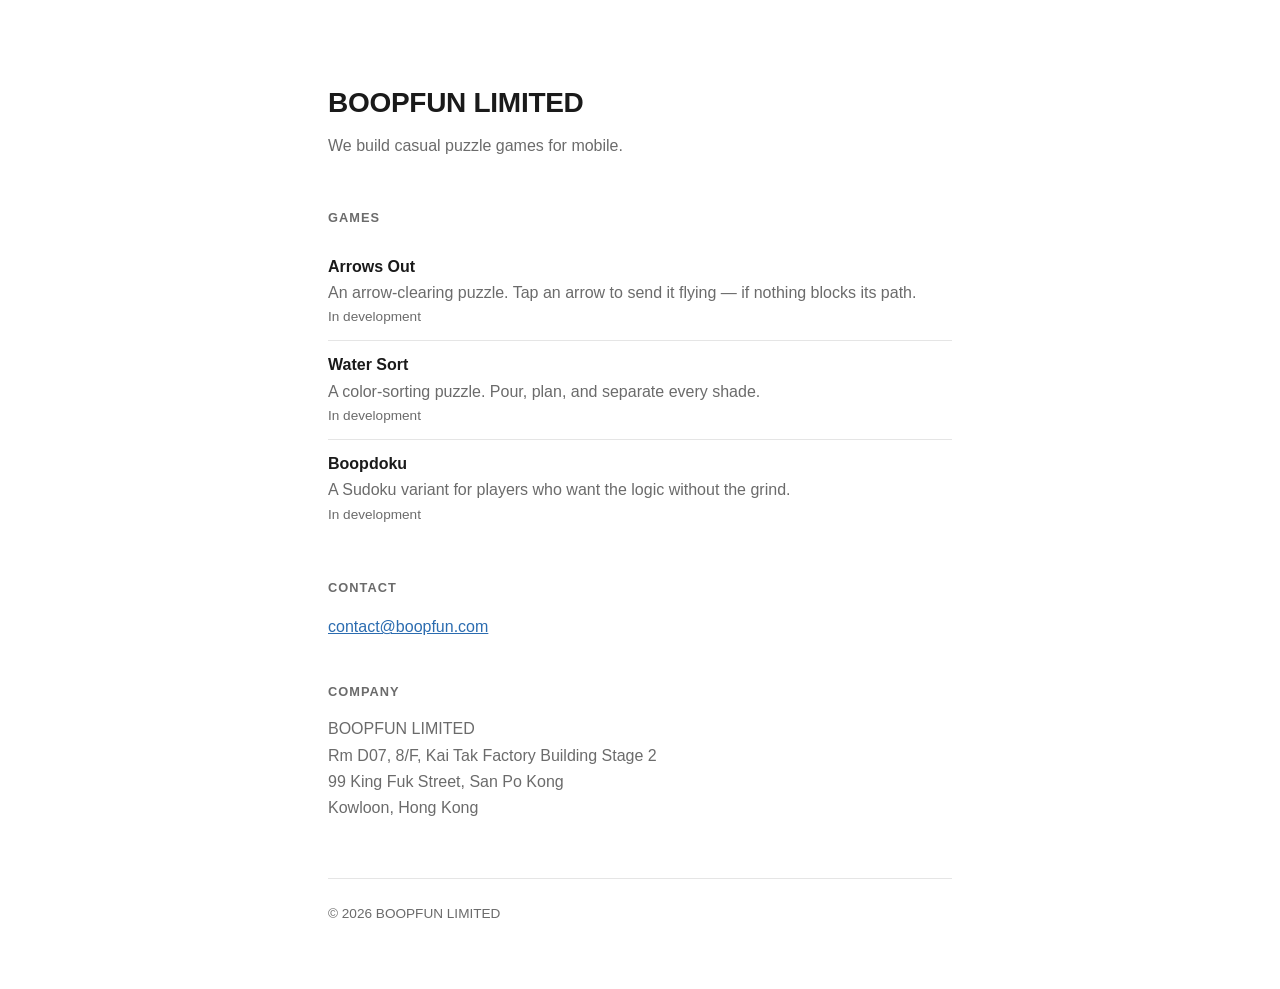
==== public/index.html @ 1b1343cb "refactor: 改用 Firebase Hosting 布局，弃用 GitHub Pages boopfun.com 下已有 Firebase Hosting（legal.boopfun.com " ====
<!doctype html>
<html lang="en">
<head>
<meta charset="utf-8">
<meta name="viewport" content="width=device-width, initial-scale=1">
<title>BOOPFUN LIMITED</title>
<meta name="description" content="BOOPFUN LIMITED builds casual puzzle games for mobile.">
<style>
  :root {
    --bg: #ffffff; --fg: #1a1a1a; --muted: #6b6b6b; --line: #e5e5e5; --accent: #2b6cb0;
  }
  @media (prefers-color-scheme: dark) {
    :root { --bg: #16181c; --fg: #e8e8e8; --muted: #9a9a9a; --line: #2c2f36; --accent: #7aa7d9; }
  }
  * { box-sizing: border-box; }
  body {
    margin: 0; background: var(--bg); color: var(--fg);
    font: 16px/1.65 -apple-system, BlinkMacSystemFont, "Segoe UI", Roboto, "Helvetica Neue", Arial, sans-serif;
    -webkit-font-smoothing: antialiased;
  }
  main { max-width: 42rem; margin: 0 auto; padding: 5rem 1.5rem 4rem; }
  h1 { font-size: 1.75rem; letter-spacing: -0.01em; margin: 0 0 0.4rem; }
  .tag { color: var(--muted); margin: 0 0 3rem; }
  h2 { font-size: 0.8rem; text-transform: uppercase; letter-spacing: 0.08em;
       color: var(--muted); font-weight: 600; margin: 2.5rem 0 0.9rem; }
  ul { list-style: none; padding: 0; margin: 0; }
  li { padding: 0.7rem 0; border-bottom: 1px solid var(--line); }
  li:last-child { border-bottom: 0; }
  .name { font-weight: 600; }
  .desc { color: var(--muted); }
  .status { color: var(--muted); font-size: 0.85rem; }
  a { color: var(--accent); }
  address { font-style: normal; color: var(--muted); }
  footer { margin-top: 3.5rem; padding-top: 1.5rem; border-top: 1px solid var(--line);
           color: var(--muted); font-size: 0.85rem; }
</style>
</head>
<body>
<main>
  <h1>BOOPFUN LIMITED</h1>
  <p class="tag">We build casual puzzle games for mobile.</p>

  <h2>Games</h2>
  <ul>
    <li>
      <div class="name">Arrows Out</div>
      <div class="desc">An arrow-clearing puzzle. Tap an arrow to send it flying — if nothing blocks its path.</div>
      <div class="status">In development</div>
    </li>
    <li>
      <div class="name">Water Sort</div>
      <div class="desc">A color-sorting puzzle. Pour, plan, and separate every shade.</div>
      <div class="status">In development</div>
    </li>
    <li>
      <div class="name">Boopdoku</div>
      <div class="desc">A Sudoku variant for players who want the logic without the grind.</div>
      <div class="status">In development</div>
    </li>
  </ul>

  <h2>Contact</h2>
  <p><a href="mailto:contact@boopfun.com">contact@boopfun.com</a></p>

  <h2>Company</h2>
  <address>
    BOOPFUN LIMITED<br>
    Rm D07, 8/F, Kai Tak Factory Building Stage 2<br>
    99 King Fuk Street, San Po Kong<br>
    Kowloon, Hong Kong
  </address>

  <footer>&copy; 2026 BOOPFUN LIMITED</footer>
</main>
</body>
</html>
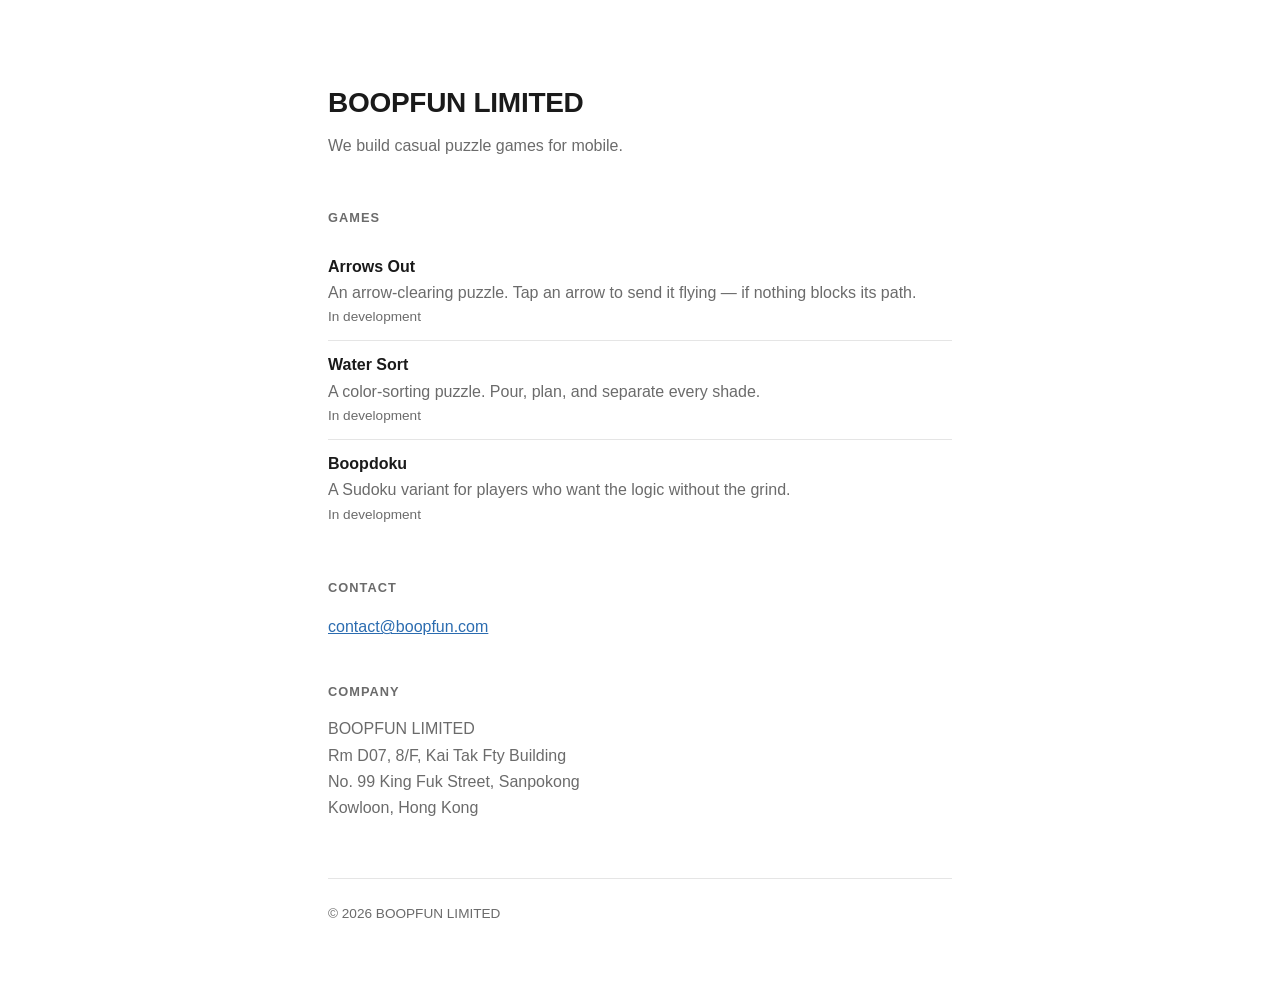
==== commit 7948aea8: "fix: 地址改用商业登记证口径 BR 上登记地址只有中文；英文串由 owner 给定，与 arrows 仓隐私政策同源 （gthbj/arrows#399, DECISION-20260906-04" ====
--- a/public/index.html
+++ b/public/index.html
@@ -65,8 +65,8 @@
   <h2>Company</h2>
   <address>
     BOOPFUN LIMITED<br>
-    Rm D07, 8/F, Kai Tak Factory Building Stage 2<br>
-    99 King Fuk Street, San Po Kong<br>
+    Rm D07, 8/F, Kai Tak Fty Building<br>
+    No. 99 King Fuk Street, Sanpokong<br>
     Kowloon, Hong Kong
   </address>
 
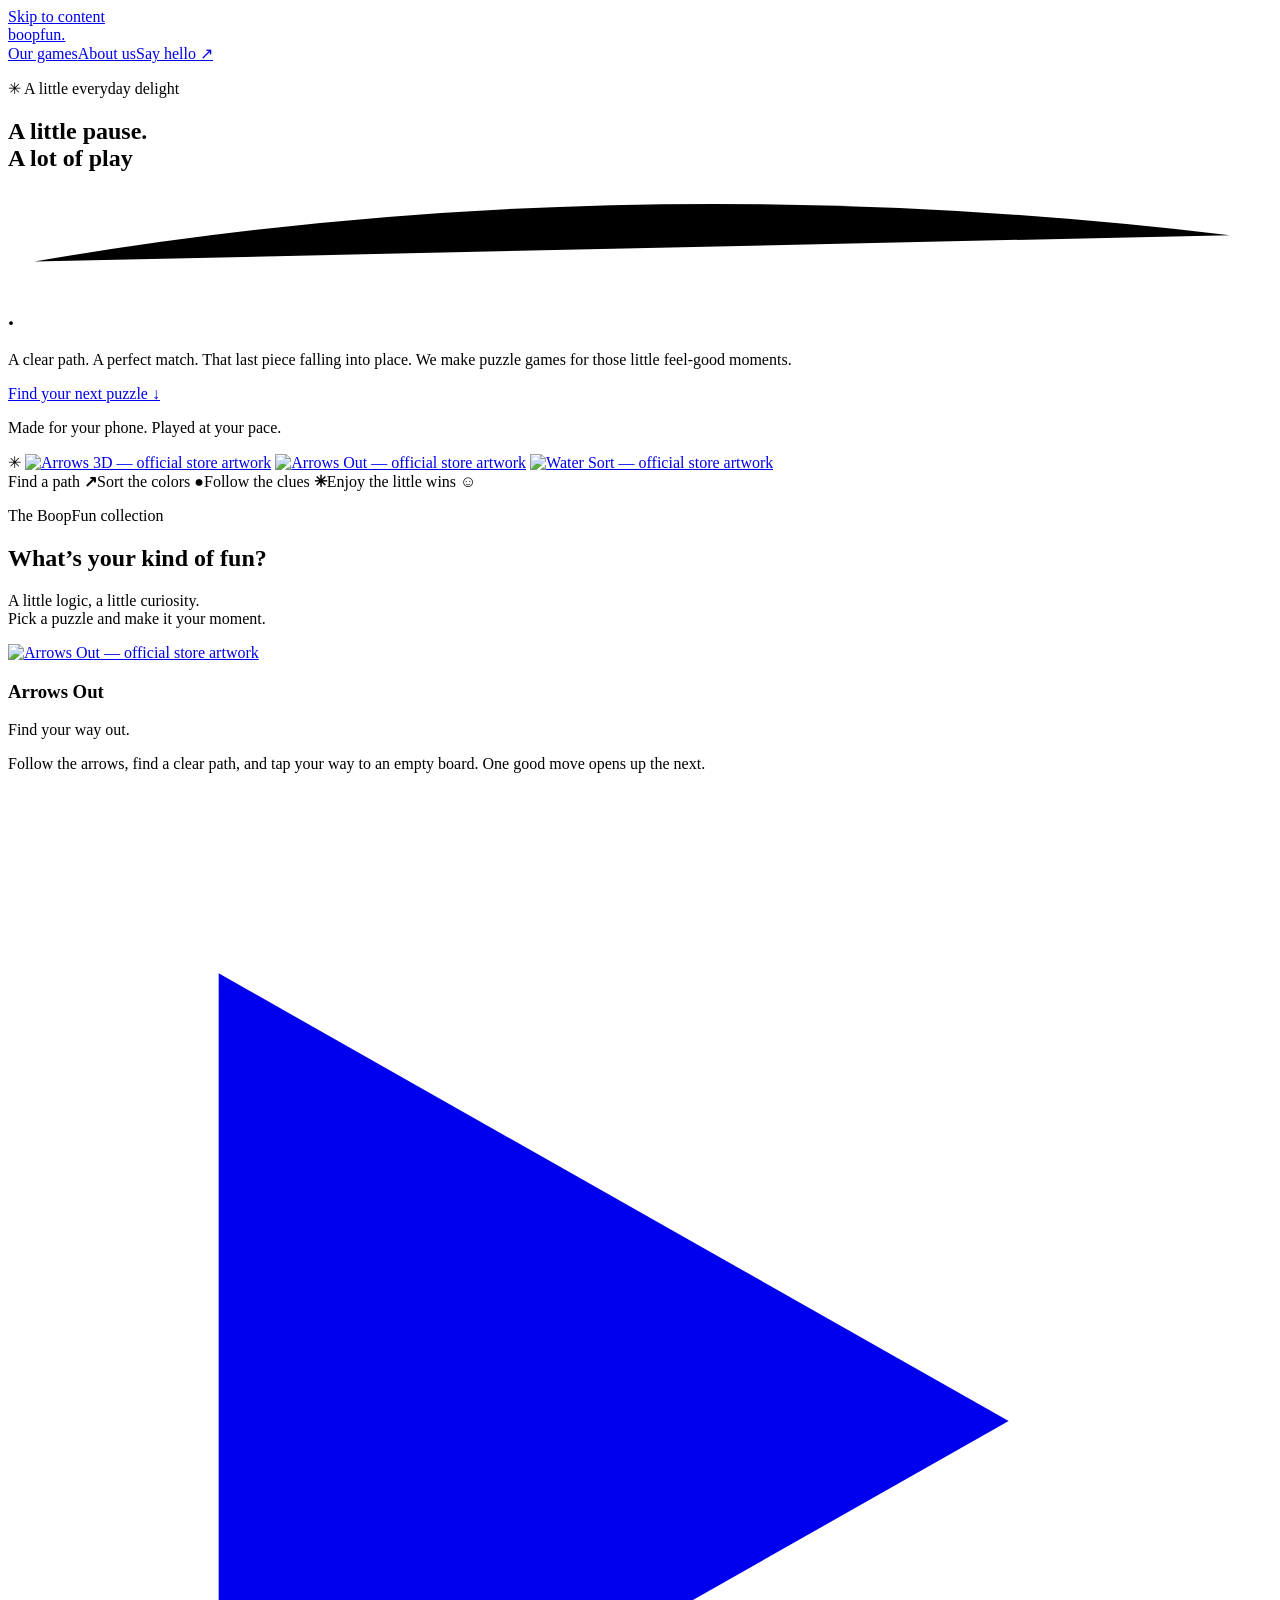
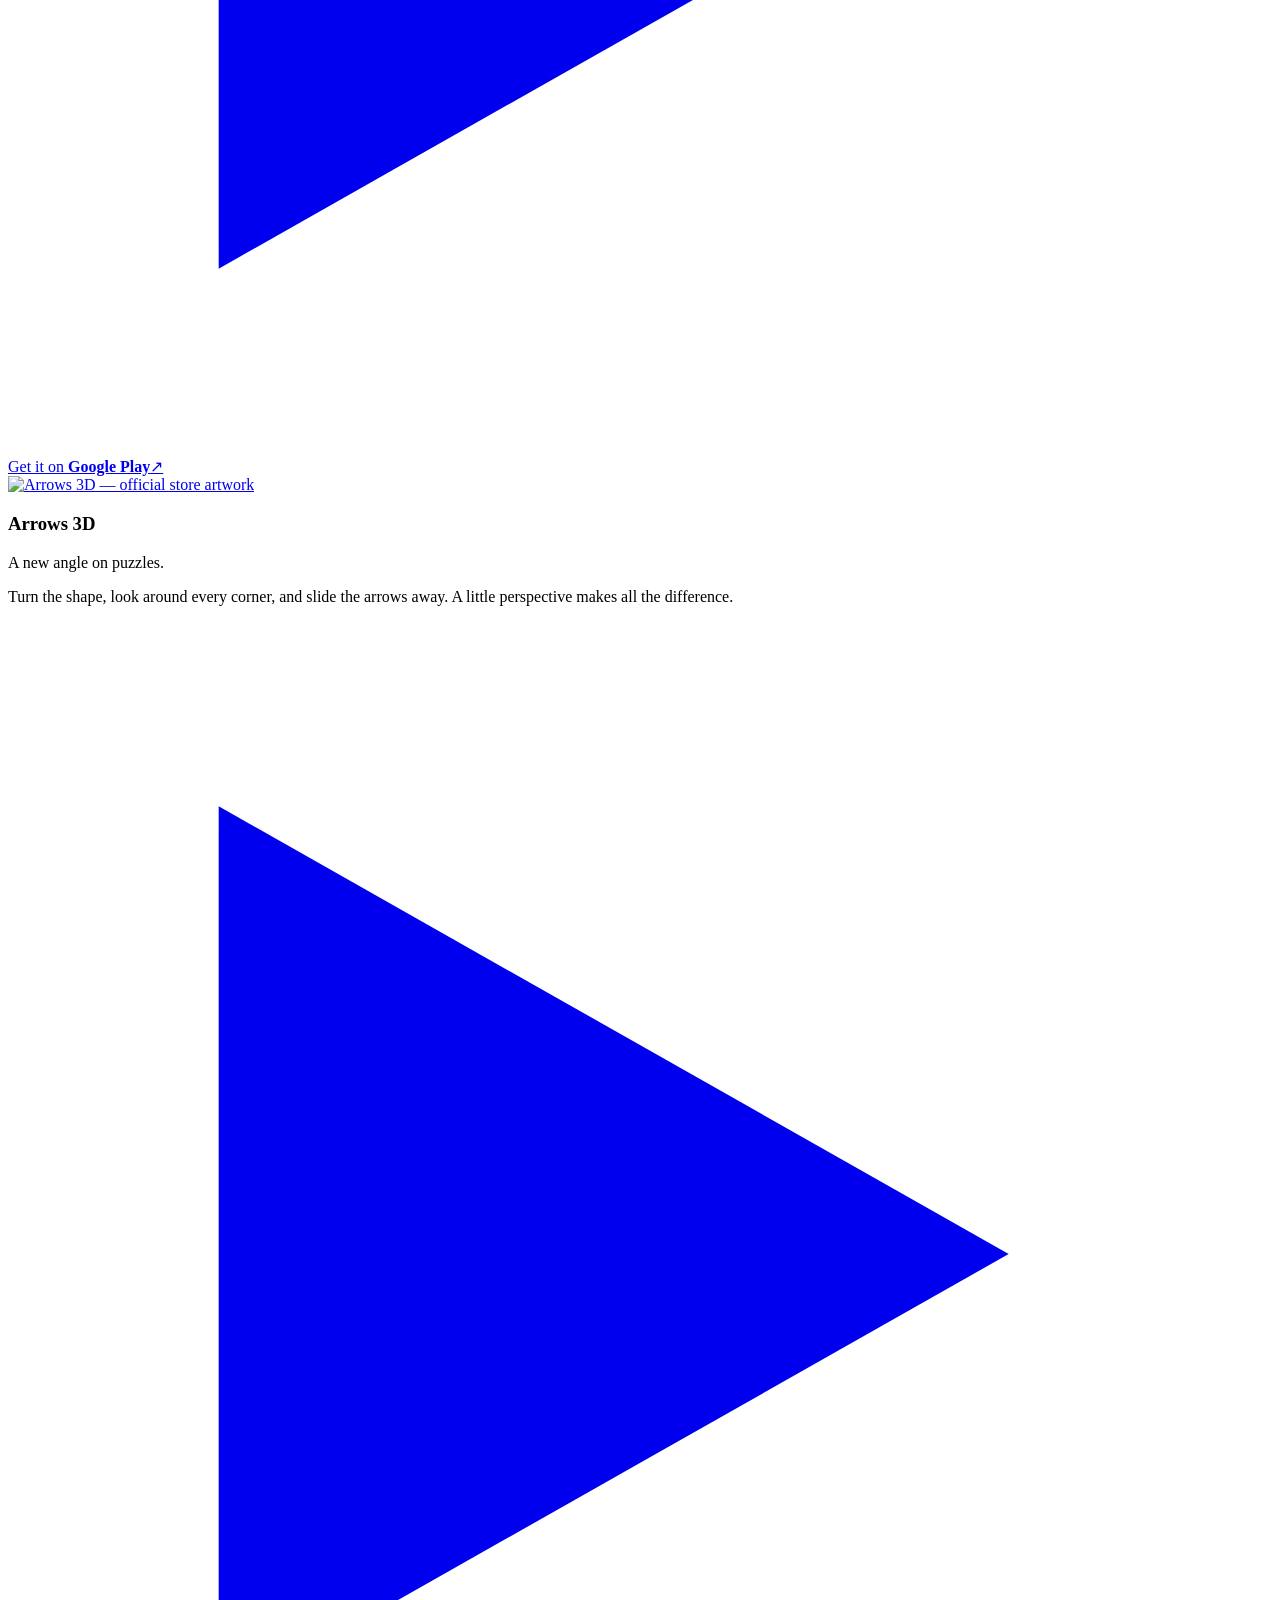
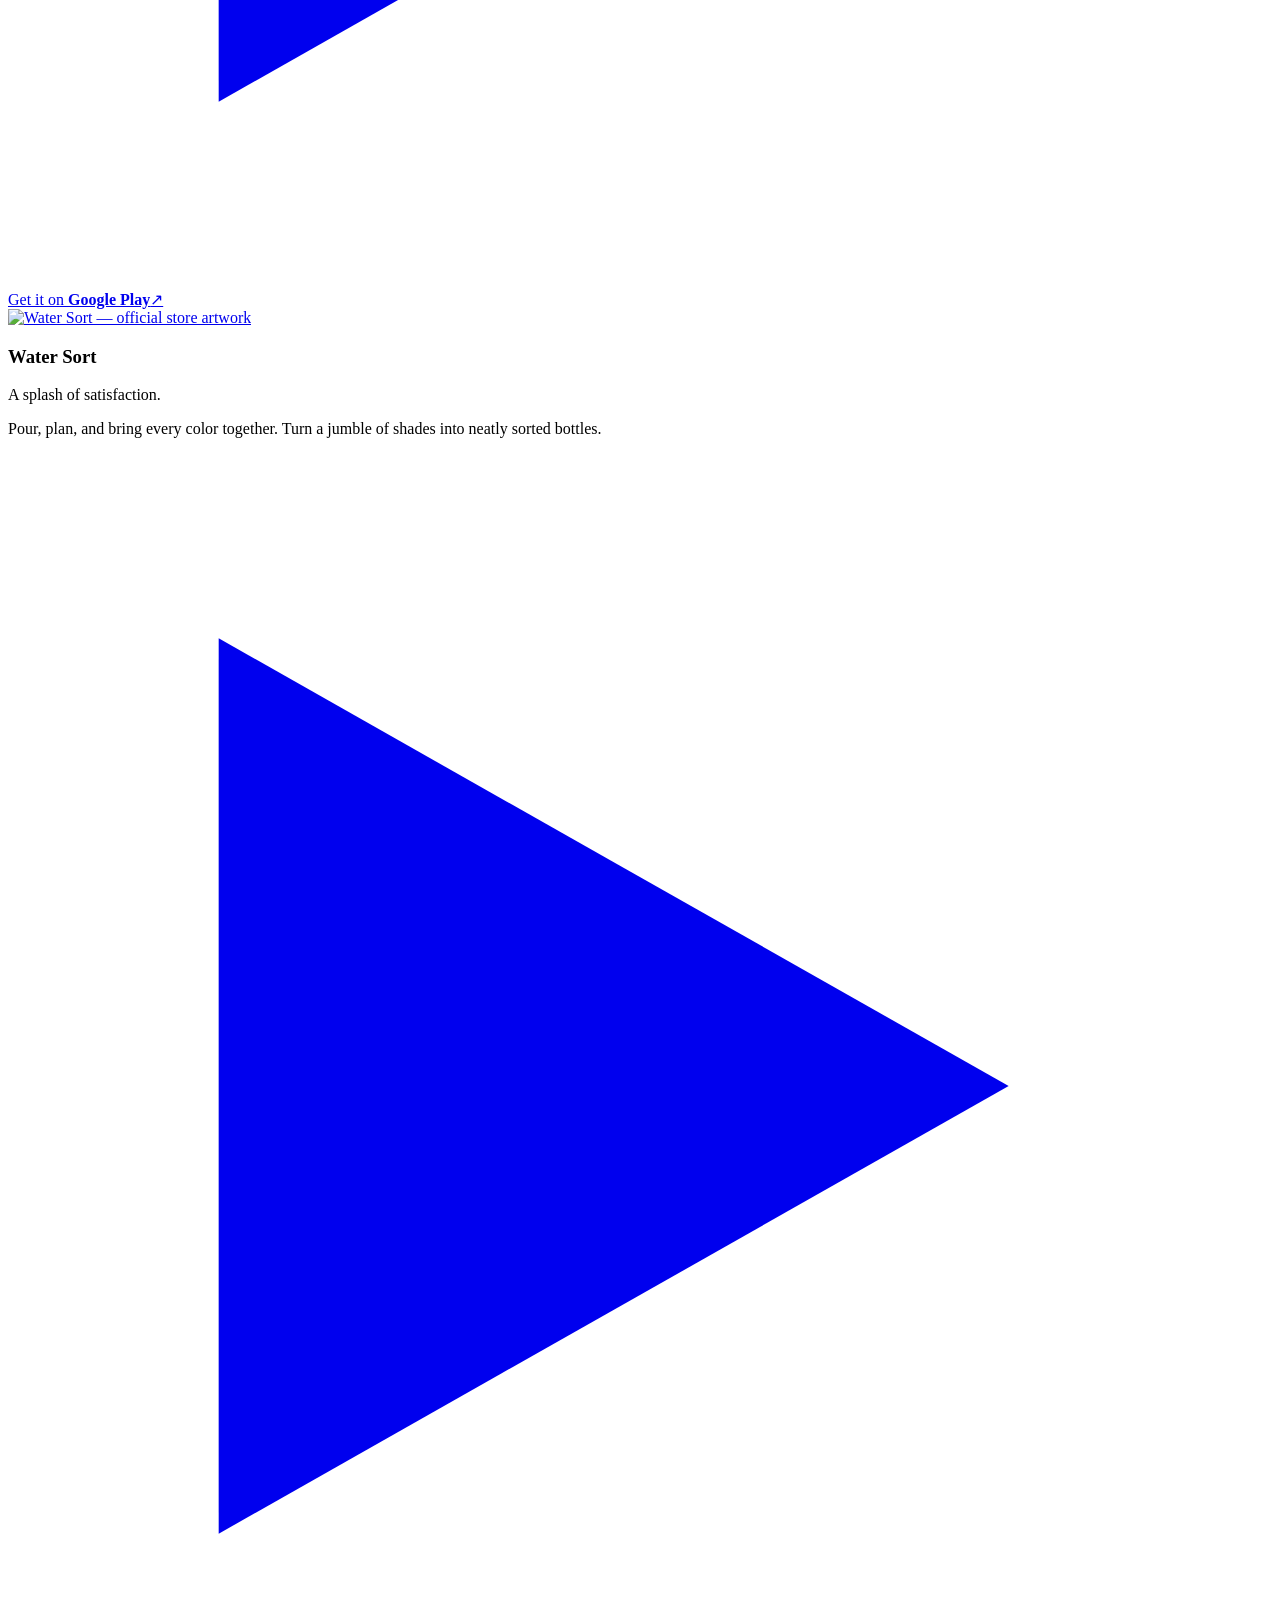
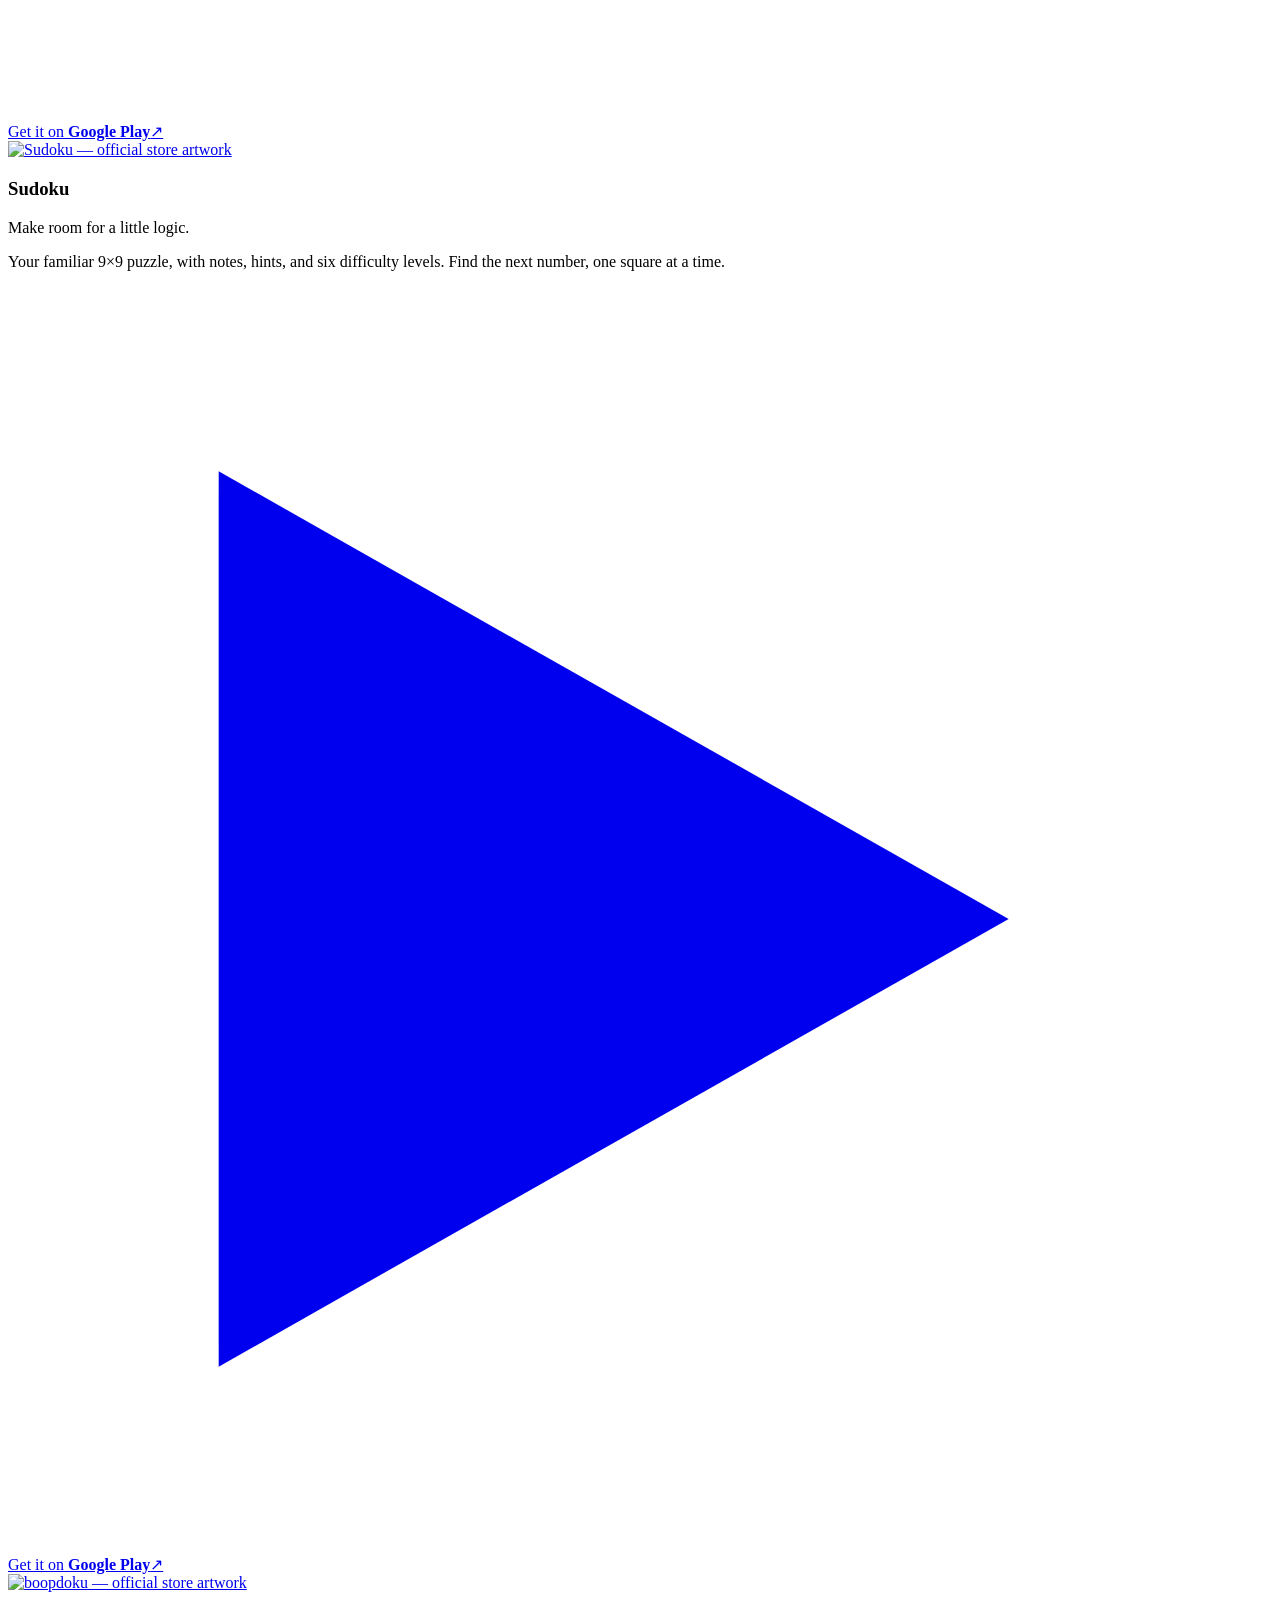
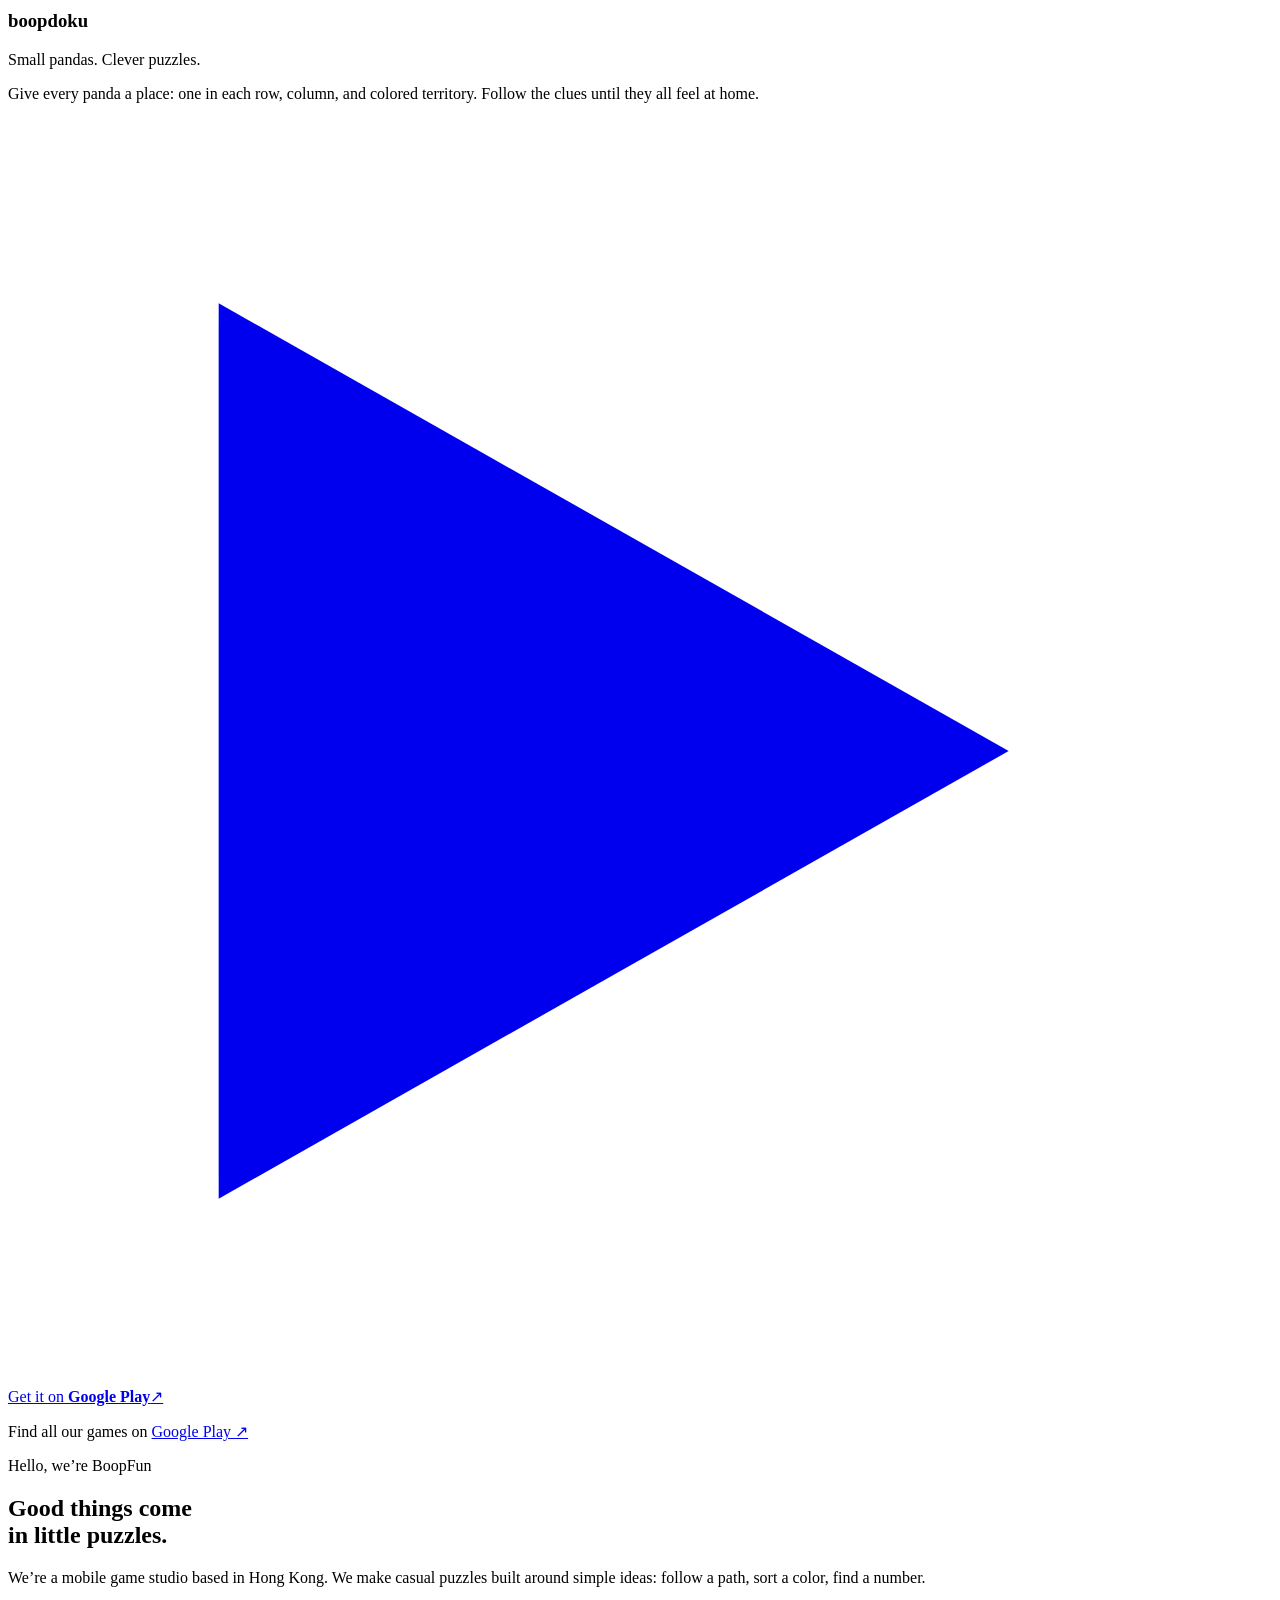
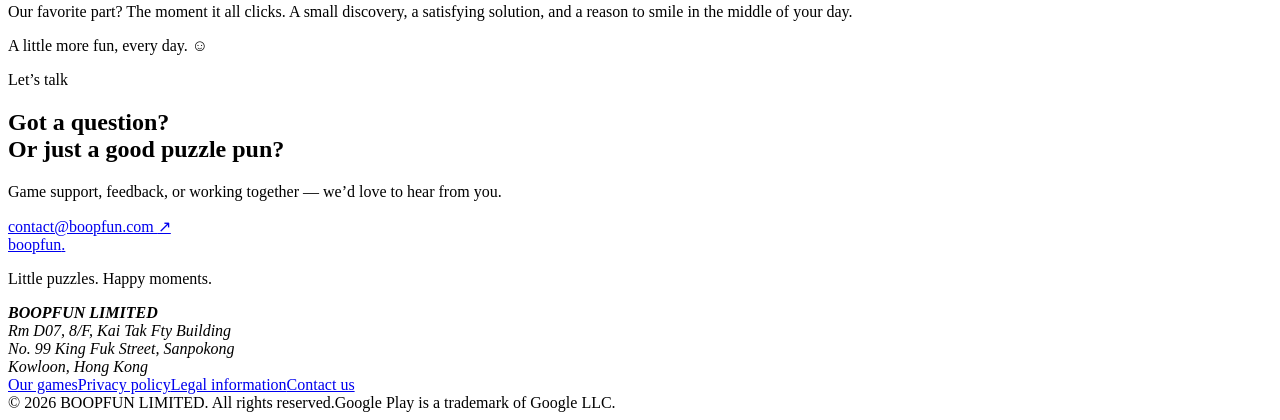
==== commit 5698fa1e: "Refresh BoopFun website with store artwork and game links Co-Authored-By: GPT-6 <noreply@openai.com>" ====
--- a/public/index.html
+++ b/public/index.html
@@ -3,74 +3,87 @@
 <head>
 <meta charset="utf-8">
 <meta name="viewport" content="width=device-width, initial-scale=1">
-<title>BOOPFUN LIMITED</title>
-<meta name="description" content="BOOPFUN LIMITED builds casual puzzle games for mobile.">
-<style>
-  :root {
-    --bg: #ffffff; --fg: #1a1a1a; --muted: #6b6b6b; --line: #e5e5e5; --accent: #2b6cb0;
-  }
-  @media (prefers-color-scheme: dark) {
-    :root { --bg: #16181c; --fg: #e8e8e8; --muted: #9a9a9a; --line: #2c2f36; --accent: #7aa7d9; }
-  }
-  * { box-sizing: border-box; }
-  body {
-    margin: 0; background: var(--bg); color: var(--fg);
-    font: 16px/1.65 -apple-system, BlinkMacSystemFont, "Segoe UI", Roboto, "Helvetica Neue", Arial, sans-serif;
-    -webkit-font-smoothing: antialiased;
-  }
-  main { max-width: 42rem; margin: 0 auto; padding: 5rem 1.5rem 4rem; }
-  h1 { font-size: 1.75rem; letter-spacing: -0.01em; margin: 0 0 0.4rem; }
-  .tag { color: var(--muted); margin: 0 0 3rem; }
-  h2 { font-size: 0.8rem; text-transform: uppercase; letter-spacing: 0.08em;
-       color: var(--muted); font-weight: 600; margin: 2.5rem 0 0.9rem; }
-  ul { list-style: none; padding: 0; margin: 0; }
-  li { padding: 0.7rem 0; border-bottom: 1px solid var(--line); }
-  li:last-child { border-bottom: 0; }
-  .name { font-weight: 600; }
-  .desc { color: var(--muted); }
-  .status { color: var(--muted); font-size: 0.85rem; }
-  a { color: var(--accent); }
-  address { font-style: normal; color: var(--muted); }
-  footer { margin-top: 3.5rem; padding-top: 1.5rem; border-top: 1px solid var(--line);
-           color: var(--muted); font-size: 0.85rem; }
-</style>
+<meta name="theme-color" content="#f7f7ed">
+<title>BoopFun — A little pause. A lot of play.</title>
+<meta name="description" content="Find your next little escape. Explore Arrows Out, Arrows 3D, Water Sort, Sudoku, and boopdoku — mobile puzzle games by BOOPFUN LIMITED.">
+<link rel="canonical" href="https://boopfun.com/">
+<link rel="icon" type="image/svg+xml" href="/assets/favicon.svg">
+<link rel="stylesheet" href="/styles.css">
+<meta property="og:type" content="website">
+<meta property="og:title" content="BoopFun — A little pause. A lot of play.">
+<meta property="og:description" content="Arrows, colors, numbers, and a few pandas. Find a puzzle for your kind of break.">
+<meta property="og:url" content="https://boopfun.com/">
+<meta property="og:image" content="https://boopfun.com/assets/social.png">
+<meta name="twitter:card" content="summary_large_image">
 </head>
 <body>
-<main>
-  <h1>BOOPFUN LIMITED</h1>
-  <p class="tag">We build casual puzzle games for mobile.</p>
-
-  <h2>Games</h2>
-  <ul>
-    <li>
-      <div class="name">Arrows Out</div>
-      <div class="desc">An arrow-clearing puzzle. Tap an arrow to send it flying — if nothing blocks its path.</div>
-      <div class="status">In development</div>
-    </li>
-    <li>
-      <div class="name">Water Sort</div>
-      <div class="desc">A color-sorting puzzle. Pour, plan, and separate every shade.</div>
-      <div class="status">In development</div>
-    </li>
-    <li>
-      <div class="name">Boopdoku</div>
-      <div class="desc">A Sudoku variant for players who want the logic without the grind.</div>
-      <div class="status">In development</div>
-    </li>
-  </ul>
-
-  <h2>Contact</h2>
-  <p><a href="mailto:contact@boopfun.com">contact@boopfun.com</a></p>
-
-  <h2>Company</h2>
-  <address>
-    BOOPFUN LIMITED<br>
-    Rm D07, 8/F, Kai Tak Fty Building<br>
-    No. 99 King Fuk Street, Sanpokong<br>
-    Kowloon, Hong Kong
-  </address>
-
-  <footer>&copy; 2026 BOOPFUN LIMITED</footer>
+<a class="skip-link" href="#main">Skip to content</a>
+<header class="site-header wrap">
+ <a class="wordmark" href="/" aria-label="BoopFun home">boopfun<span class="brand-dot">.</span></a>
+ <nav aria-label="Main navigation"><a href="#games">Our games</a><a href="#about">About us</a><a class="nav-contact" href="#contact">Say hello <span aria-hidden="true">↗</span></a></nav>
+</header>
+<main id="main">
+ <section class="hero wrap" aria-labelledby="hero-title">
+  <div class="hero-copy"><p class="eyebrow"><span class="tiny-spark" aria-hidden="true">✳</span> A little everyday delight</p>
+   <h1 id="hero-title">A little pause.<br>A lot of <span class="play-word">play<svg viewBox="0 0 240 24" aria-hidden="true"><path d="M5 17Q115 -2 232 12"/></svg></span>.</h1>
+   <p class="hero-description">A clear path. A perfect match. That last piece falling into place. We make puzzle games for those little feel-good moments.</p>
+   <a class="button" href="#games">Find your next puzzle <span aria-hidden="true">↓</span></a>
+   <p class="hero-note">Made for your phone. Played at your pace.</p>
+  </div>
+  <div class="hero-art" aria-label="Discover our puzzle games">
+   <div class="hero-orbit" aria-hidden="true"></div><span class="hero-spark" aria-hidden="true">✳</span>
+   <a class="hero-banner banner-top" href="#arrows3d" aria-label="Explore Arrows 3D"><img src="/assets/arrows3d-feature.webp" width="1024" height="500" alt="Arrows 3D — official store artwork" fetchpriority="high"></a>
+   <a class="hero-banner banner-middle" href="#arrows" aria-label="Explore Arrows Out"><img src="/assets/arrows-feature.webp" width="1024" height="500" alt="Arrows Out — official store artwork" fetchpriority="high"></a>
+   <a class="hero-banner banner-bottom" href="#watersort" aria-label="Explore Water Sort"><img src="/assets/watersort-feature.webp" width="1024" height="500" alt="Water Sort — official store artwork" fetchpriority="high"></a>
+  </div>
+ </section>
+ <div class="puzzle-strip" aria-hidden="true"><div class="wrap"><span>Find a path <b>↗</b></span><span>Sort the colors <b>●</b></span><span>Follow the clues <b>✳</b></span><span>Enjoy the little wins <b>☺</b></span></div></div>
+ <section class="games-section wrap" id="games" aria-labelledby="games-title">
+  <div class="section-heading"><div><p class="eyebrow">The BoopFun collection</p><h2 id="games-title">What’s your kind of fun?</h2></div><p>A little logic, a little curiosity.<br>Pick a puzzle and make it your moment.</p></div>
+  <div class="games-grid"><article class="game game-arrows" id="arrows">
+ <a class="game-art" href="https://play.google.com/store/apps/details?id=com.boopfun.arrows" target="_blank" rel="noopener noreferrer" aria-label="View Arrows Out on Google Play (opens in a new tab)">
+  <img src="/assets/arrows-feature.webp" width="1024" height="500" loading="lazy" alt="Arrows Out — official store artwork">
+ </a>
+ <div class="game-heading"><div><h3>Arrows Out</h3><p>Find your way out.</p></div></div>
+ <p class="game-description">Follow the arrows, find a clear path, and tap your way to an empty board. One good move opens up the next.</p>
+ <a class="store-link" href="https://play.google.com/store/apps/details?id=com.boopfun.arrows" target="_blank" rel="noopener noreferrer" aria-label="Get Arrows Out on Google Play (opens in a new tab)"><svg aria-hidden="true" viewBox="0 0 24 24"><path d="M4 3.5v17L19 12 4 3.5Z" fill="currentColor"/></svg><span>Get it on <strong>Google Play</strong></span><span aria-hidden="true">↗</span></a>
+ </article><article class="game game-arrows3d" id="arrows3d">
+ <a class="game-art" href="https://play.google.com/store/apps/details?id=com.boopfun.arrows3d" target="_blank" rel="noopener noreferrer" aria-label="View Arrows 3D on Google Play (opens in a new tab)">
+  <img src="/assets/arrows3d-feature.webp" width="1024" height="500" loading="lazy" alt="Arrows 3D — official store artwork">
+ </a>
+ <div class="game-heading"><div><h3>Arrows 3D</h3><p>A new angle on puzzles.</p></div></div>
+ <p class="game-description">Turn the shape, look around every corner, and slide the arrows away. A little perspective makes all the difference.</p>
+ <a class="store-link" href="https://play.google.com/store/apps/details?id=com.boopfun.arrows3d" target="_blank" rel="noopener noreferrer" aria-label="Get Arrows 3D on Google Play (opens in a new tab)"><svg aria-hidden="true" viewBox="0 0 24 24"><path d="M4 3.5v17L19 12 4 3.5Z" fill="currentColor"/></svg><span>Get it on <strong>Google Play</strong></span><span aria-hidden="true">↗</span></a>
+ </article><article class="game game-watersort" id="watersort">
+ <a class="game-art" href="https://play.google.com/store/apps/details?id=com.boopfun.watersort" target="_blank" rel="noopener noreferrer" aria-label="View Water Sort on Google Play (opens in a new tab)">
+  <img src="/assets/watersort-feature.webp" width="1024" height="500" loading="lazy" alt="Water Sort — official store artwork">
+ </a>
+ <div class="game-heading"><div><h3>Water Sort</h3><p>A splash of satisfaction.</p></div></div>
+ <p class="game-description">Pour, plan, and bring every color together. Turn a jumble of shades into neatly sorted bottles.</p>
+ <a class="store-link" href="https://play.google.com/store/apps/details?id=com.boopfun.watersort" target="_blank" rel="noopener noreferrer" aria-label="Get Water Sort on Google Play (opens in a new tab)"><svg aria-hidden="true" viewBox="0 0 24 24"><path d="M4 3.5v17L19 12 4 3.5Z" fill="currentColor"/></svg><span>Get it on <strong>Google Play</strong></span><span aria-hidden="true">↗</span></a>
+ </article><article class="game game-sudoku" id="sudoku">
+ <a class="game-art" href="https://play.google.com/store/apps/details?id=com.boopfun.sudoku" target="_blank" rel="noopener noreferrer" aria-label="View Sudoku on Google Play (opens in a new tab)">
+  <img src="/assets/sudoku-feature.webp" width="1024" height="500" loading="lazy" alt="Sudoku — official store artwork">
+ </a>
+ <div class="game-heading"><div><h3>Sudoku</h3><p>Make room for a little logic.</p></div></div>
+ <p class="game-description">Your familiar 9×9 puzzle, with notes, hints, and six difficulty levels. Find the next number, one square at a time.</p>
+ <a class="store-link" href="https://play.google.com/store/apps/details?id=com.boopfun.sudoku" target="_blank" rel="noopener noreferrer" aria-label="Get Sudoku on Google Play (opens in a new tab)"><svg aria-hidden="true" viewBox="0 0 24 24"><path d="M4 3.5v17L19 12 4 3.5Z" fill="currentColor"/></svg><span>Get it on <strong>Google Play</strong></span><span aria-hidden="true">↗</span></a>
+ </article><article class="game game-boopdoku" id="boopdoku">
+ <a class="game-art" href="https://play.google.com/store/apps/details?id=com.boopfun.boopdoku" target="_blank" rel="noopener noreferrer" aria-label="View boopdoku on Google Play (opens in a new tab)">
+  <img src="/assets/boopdoku-feature.webp" width="1024" height="500" loading="lazy" alt="boopdoku — official store artwork">
+ </a>
+ <div class="game-heading"><div><h3>boopdoku</h3><p>Small pandas. Clever puzzles.</p></div></div>
+ <p class="game-description">Give every panda a place: one in each row, column, and colored territory. Follow the clues until they all feel at home.</p>
+ <a class="store-link" href="https://play.google.com/store/apps/details?id=com.boopfun.boopdoku" target="_blank" rel="noopener noreferrer" aria-label="Get boopdoku on Google Play (opens in a new tab)"><svg aria-hidden="true" viewBox="0 0 24 24"><path d="M4 3.5v17L19 12 4 3.5Z" fill="currentColor"/></svg><span>Get it on <strong>Google Play</strong></span><span aria-hidden="true">↗</span></a>
+ </article></div>
+  <p class="collection-note">Find all our games on <a href="https://play.google.com/store/apps/developer?id=BOOPFUN" target="_blank" rel="noopener noreferrer">Google Play <span aria-hidden="true">↗</span></a></p>
+ </section>
+ <section class="about-section" id="about" aria-labelledby="about-title"><div class="wrap about-inner">
+  <div><p class="eyebrow">Hello, we’re BoopFun</p><h2 id="about-title">Good things come<br>in little puzzles.</h2></div>
+  <div class="about-copy"><p>We’re a mobile game studio based in Hong Kong. We make casual puzzles built around simple ideas: follow a path, sort a color, find a number.</p><p>Our favorite part? The moment it all clicks. A small discovery, a satisfying solution, and a reason to smile in the middle of your day.</p><span class="about-signoff">A little more fun, every day. <span aria-hidden="true">☺</span></span></div>
+ </div></section>
+ <section class="contact-section wrap" id="contact" aria-labelledby="contact-title"><div><p class="eyebrow">Let’s talk</p><h2 id="contact-title">Got a question?<br>Or just a good puzzle pun?</h2><p>Game support, feedback, or working together — we’d love to hear from you.</p></div><a class="contact-link" href="mailto:contact@boopfun.com">contact@boopfun.com <span aria-hidden="true">↗</span></a></section>
 </main>
+<footer class="site-footer wrap"><div class="footer-top"><div><a class="wordmark" href="/" aria-label="BoopFun home">boopfun<span class="brand-dot">.</span></a><p>Little puzzles. Happy moments.</p></div><address><strong>BOOPFUN LIMITED</strong><br>Rm D07, 8/F, Kai Tak Fty Building<br>No. 99 King Fuk Street, Sanpokong<br>Kowloon, Hong Kong</address><nav aria-label="Footer navigation"><a href="#games">Our games</a><a href="https://legal.boopfun.com/privacy/">Privacy policy</a><a href="https://legal.boopfun.com/">Legal information</a><a href="mailto:contact@boopfun.com">Contact us</a></nav></div><div class="footer-bottom"><span>© 2026 BOOPFUN LIMITED. All rights reserved.</span><span>Google Play is a trademark of Google LLC.</span></div></footer>
 </body>
 </html>
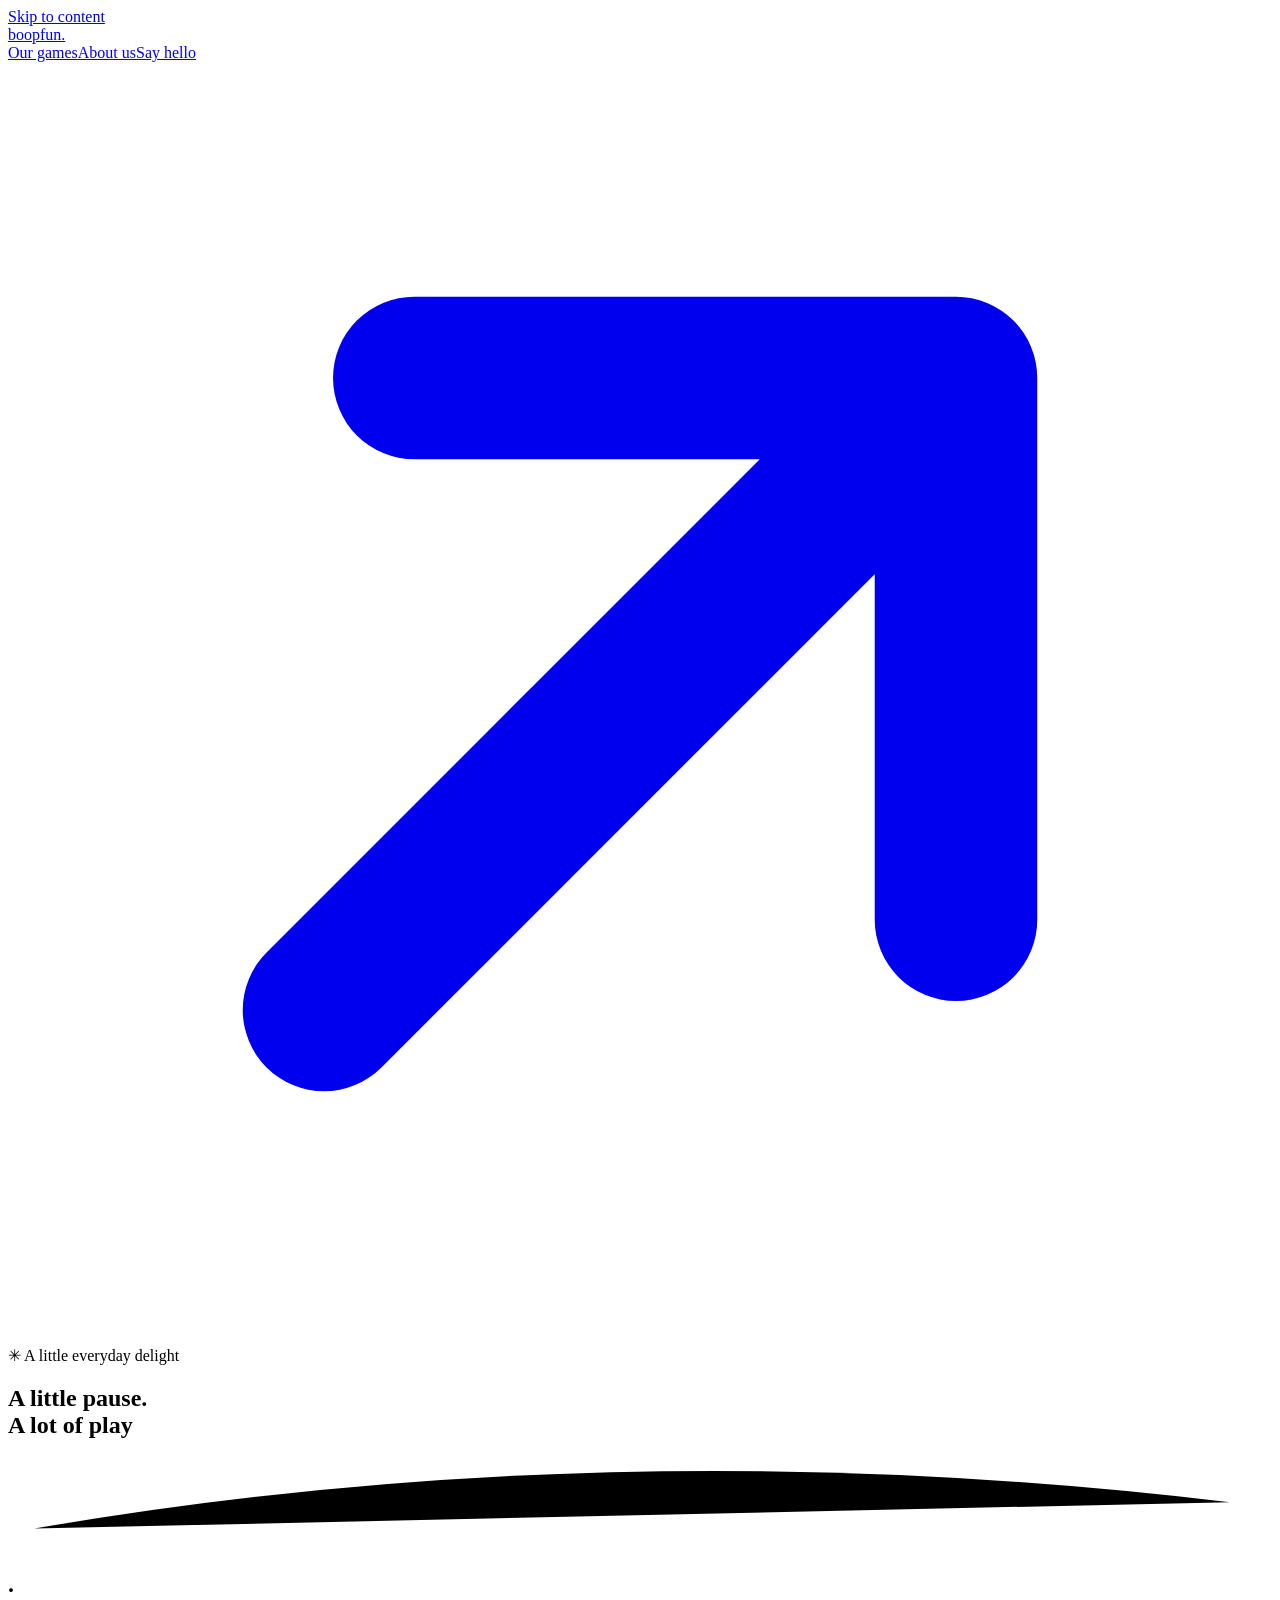
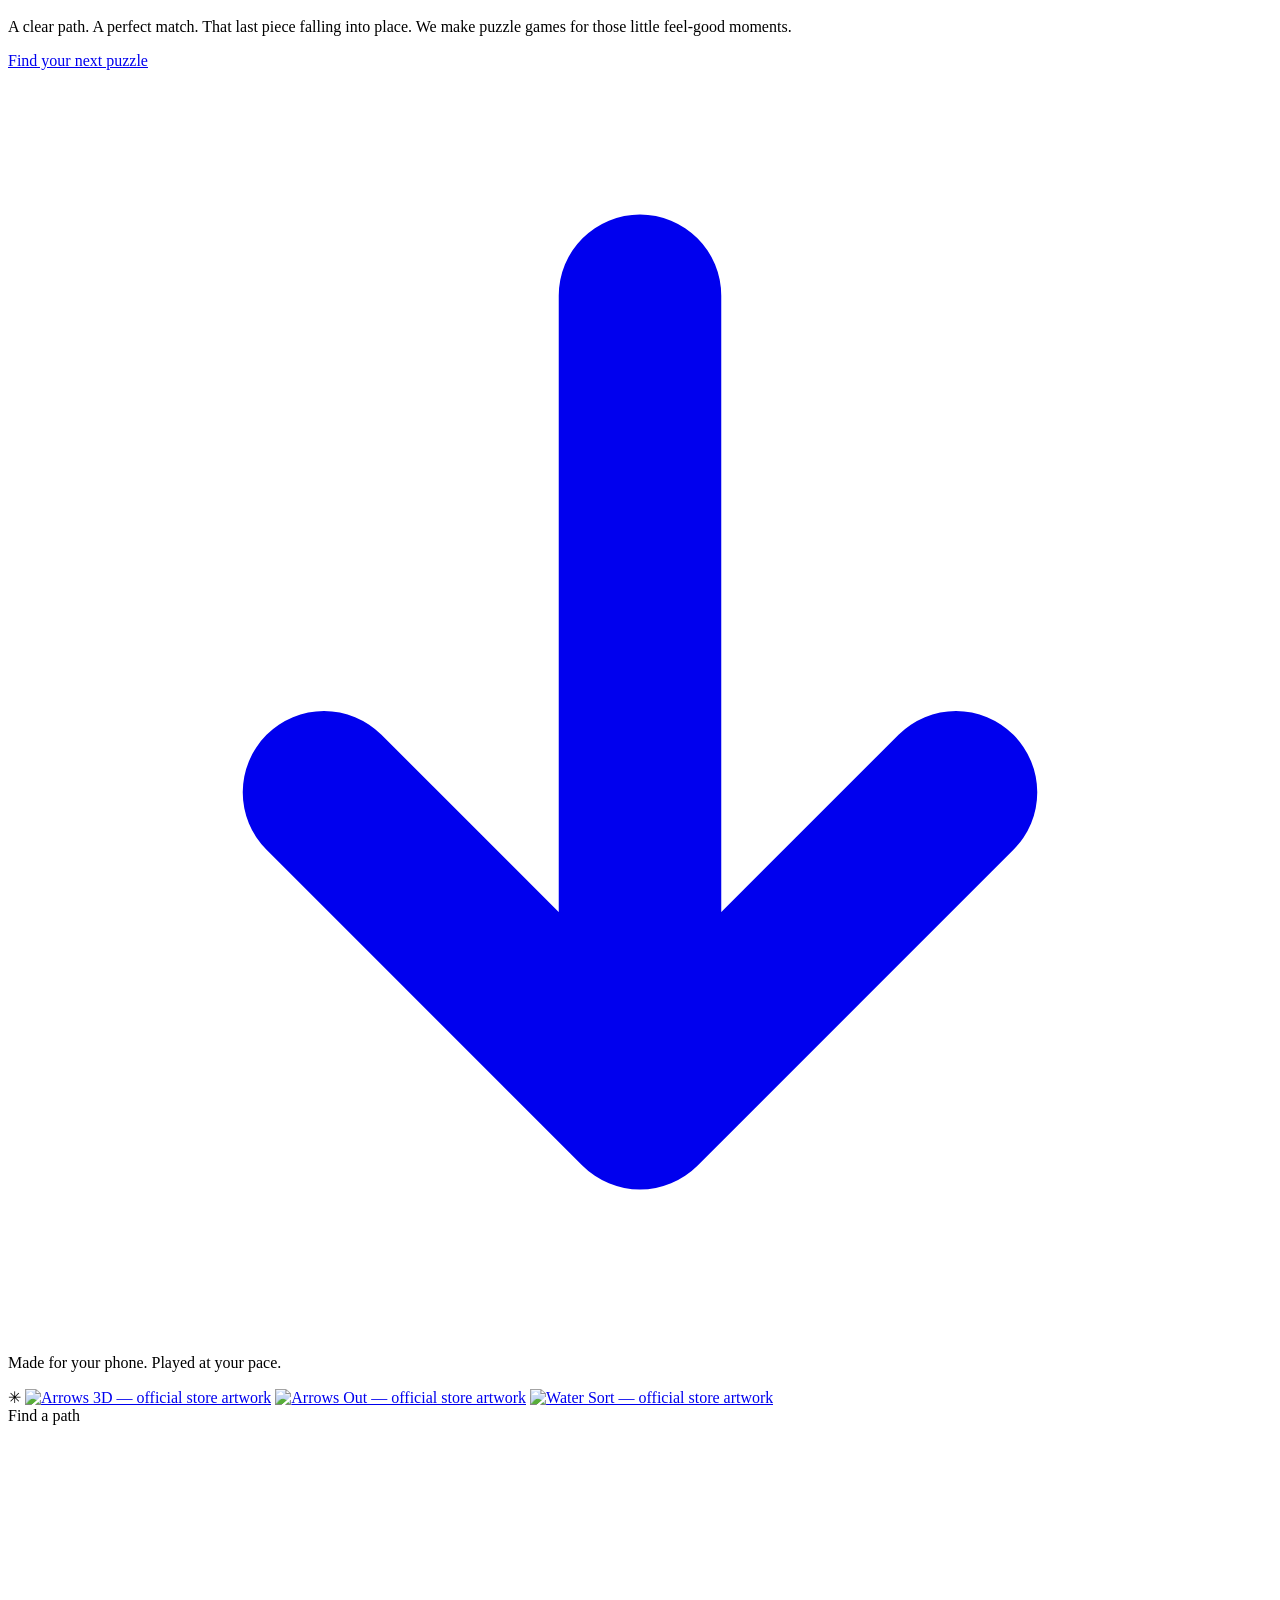
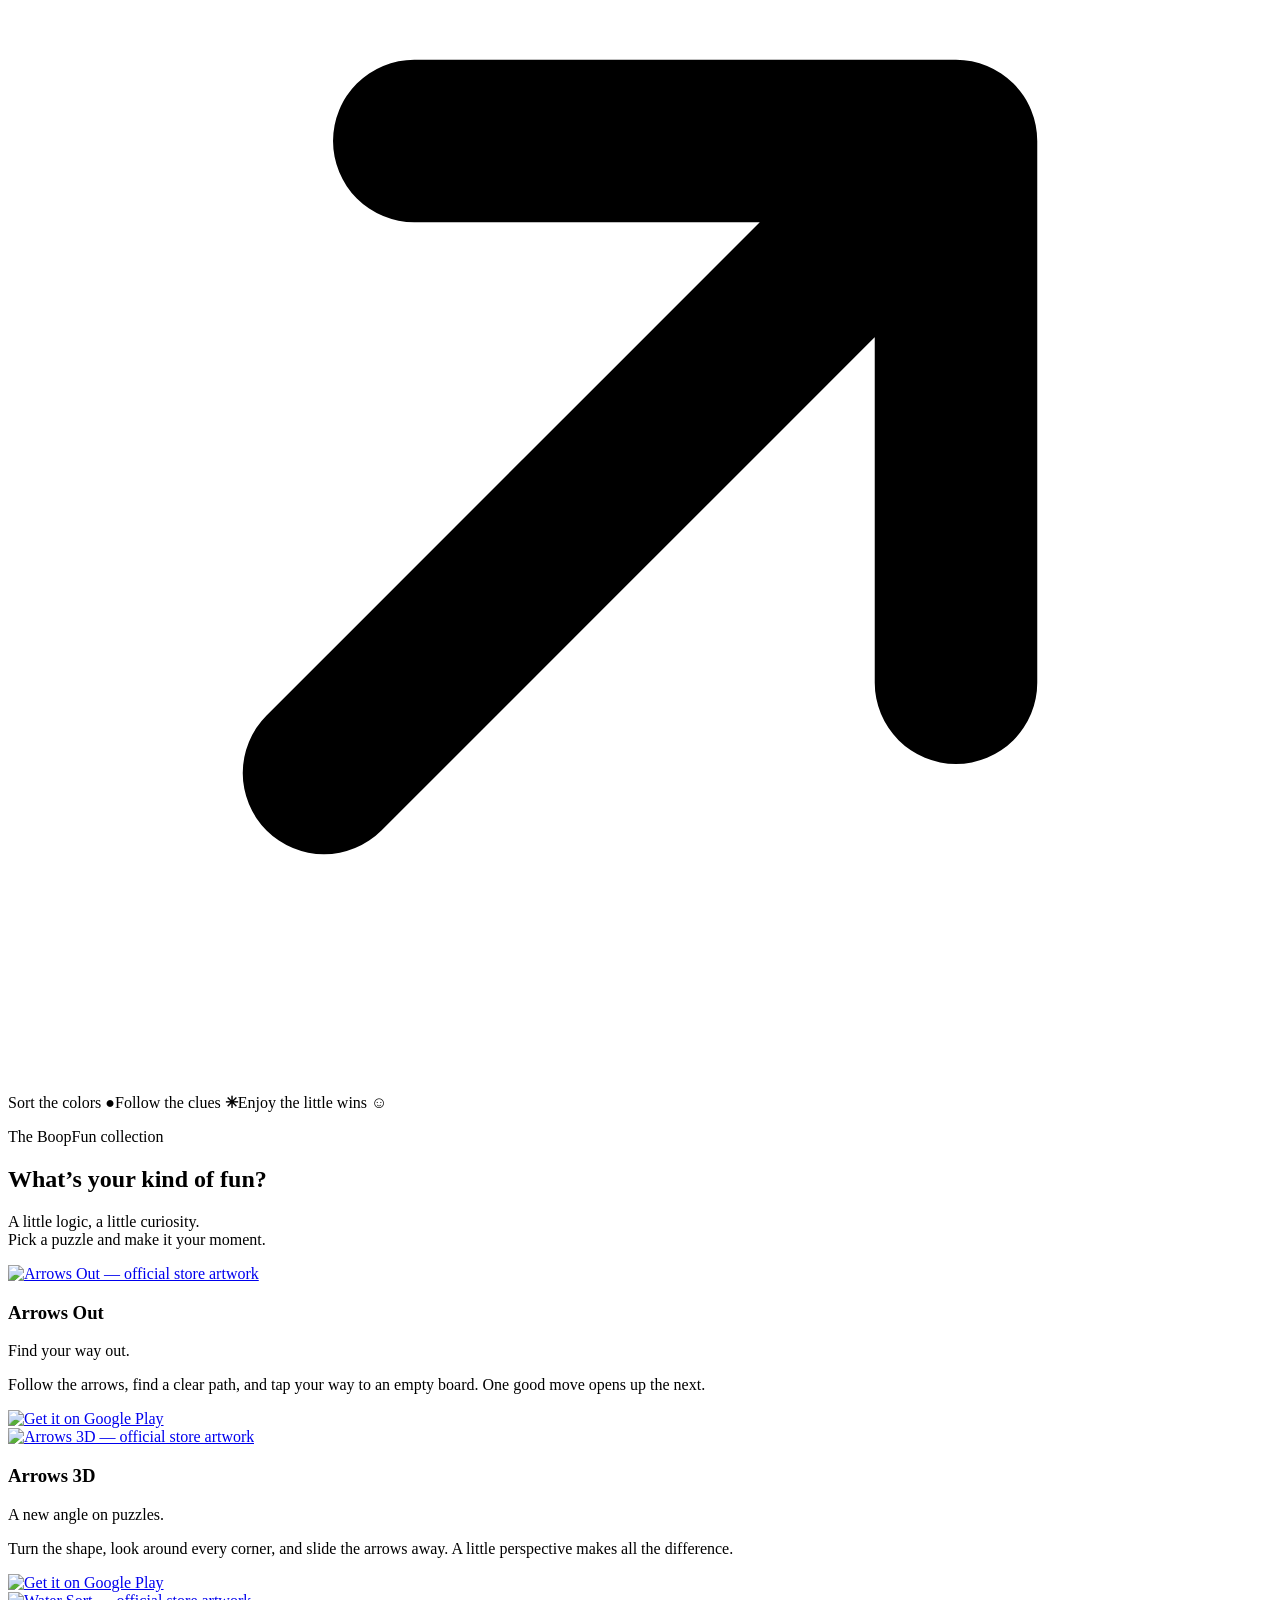
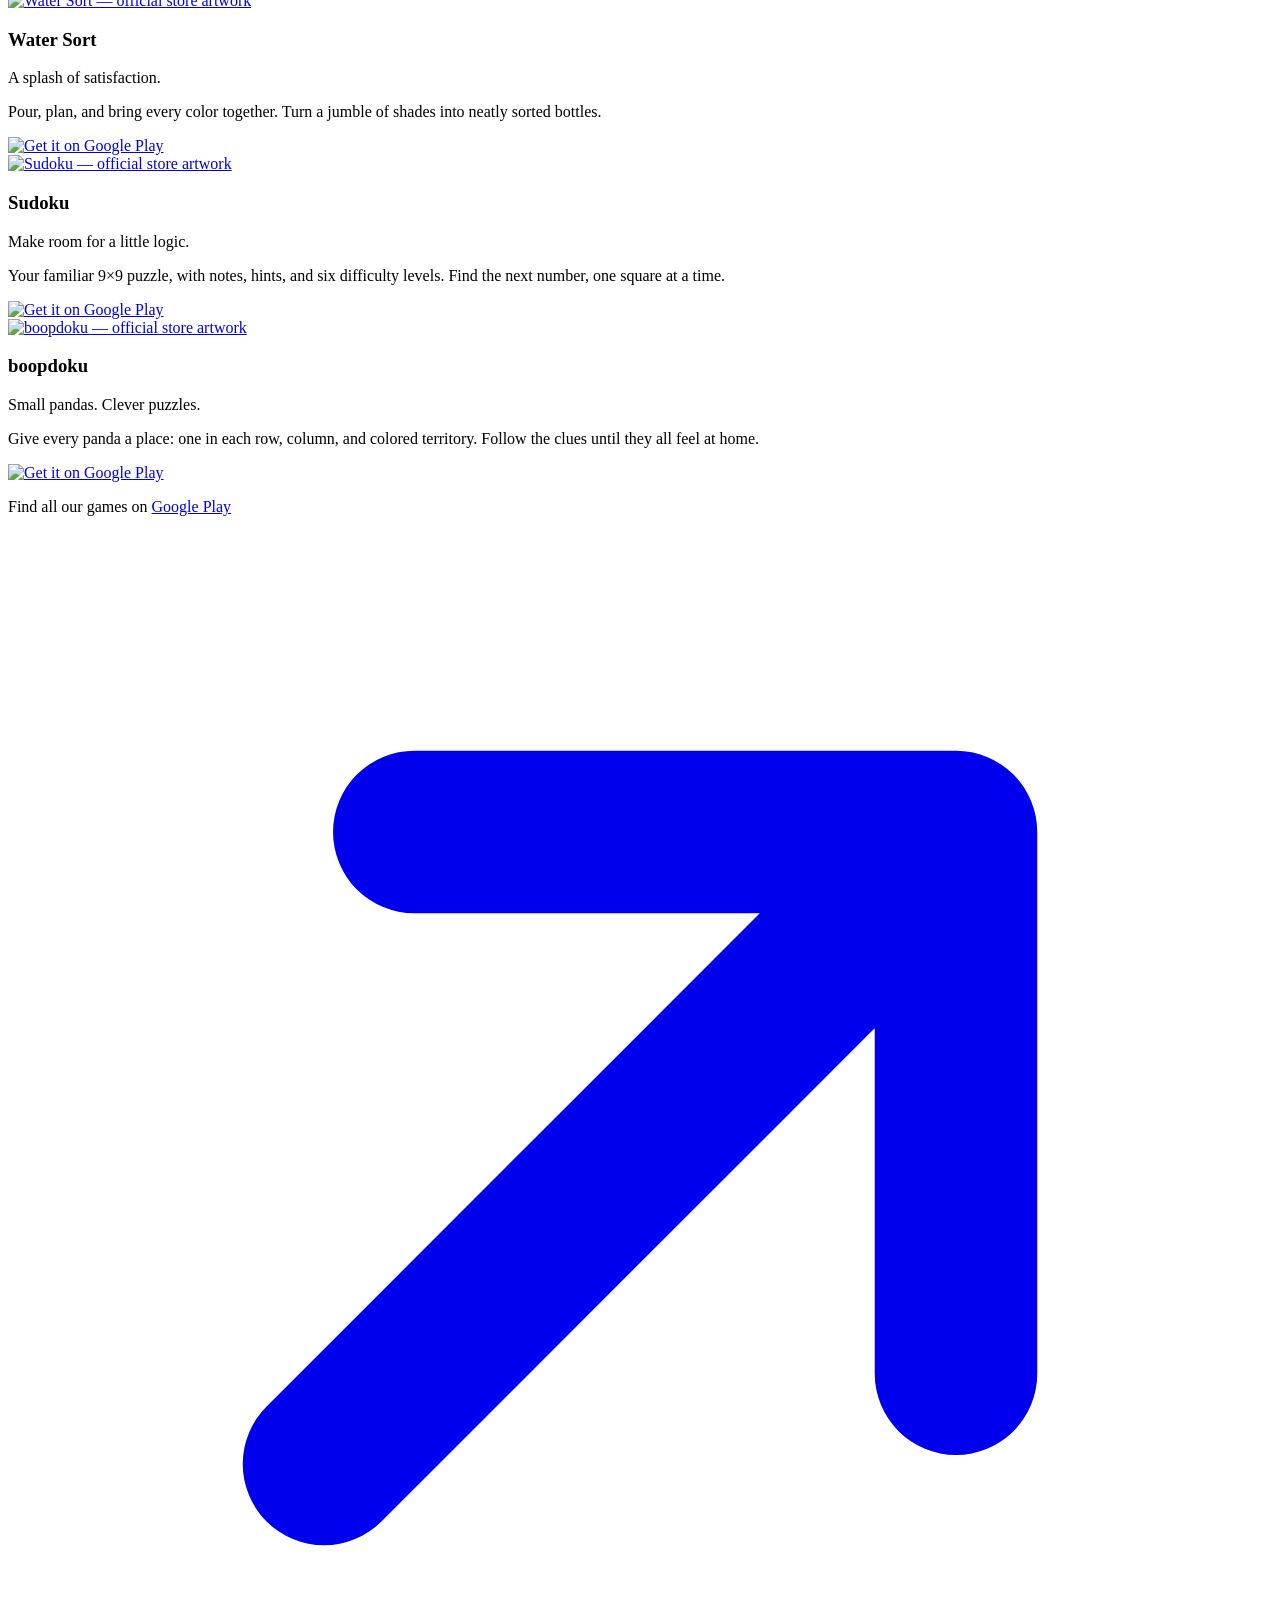
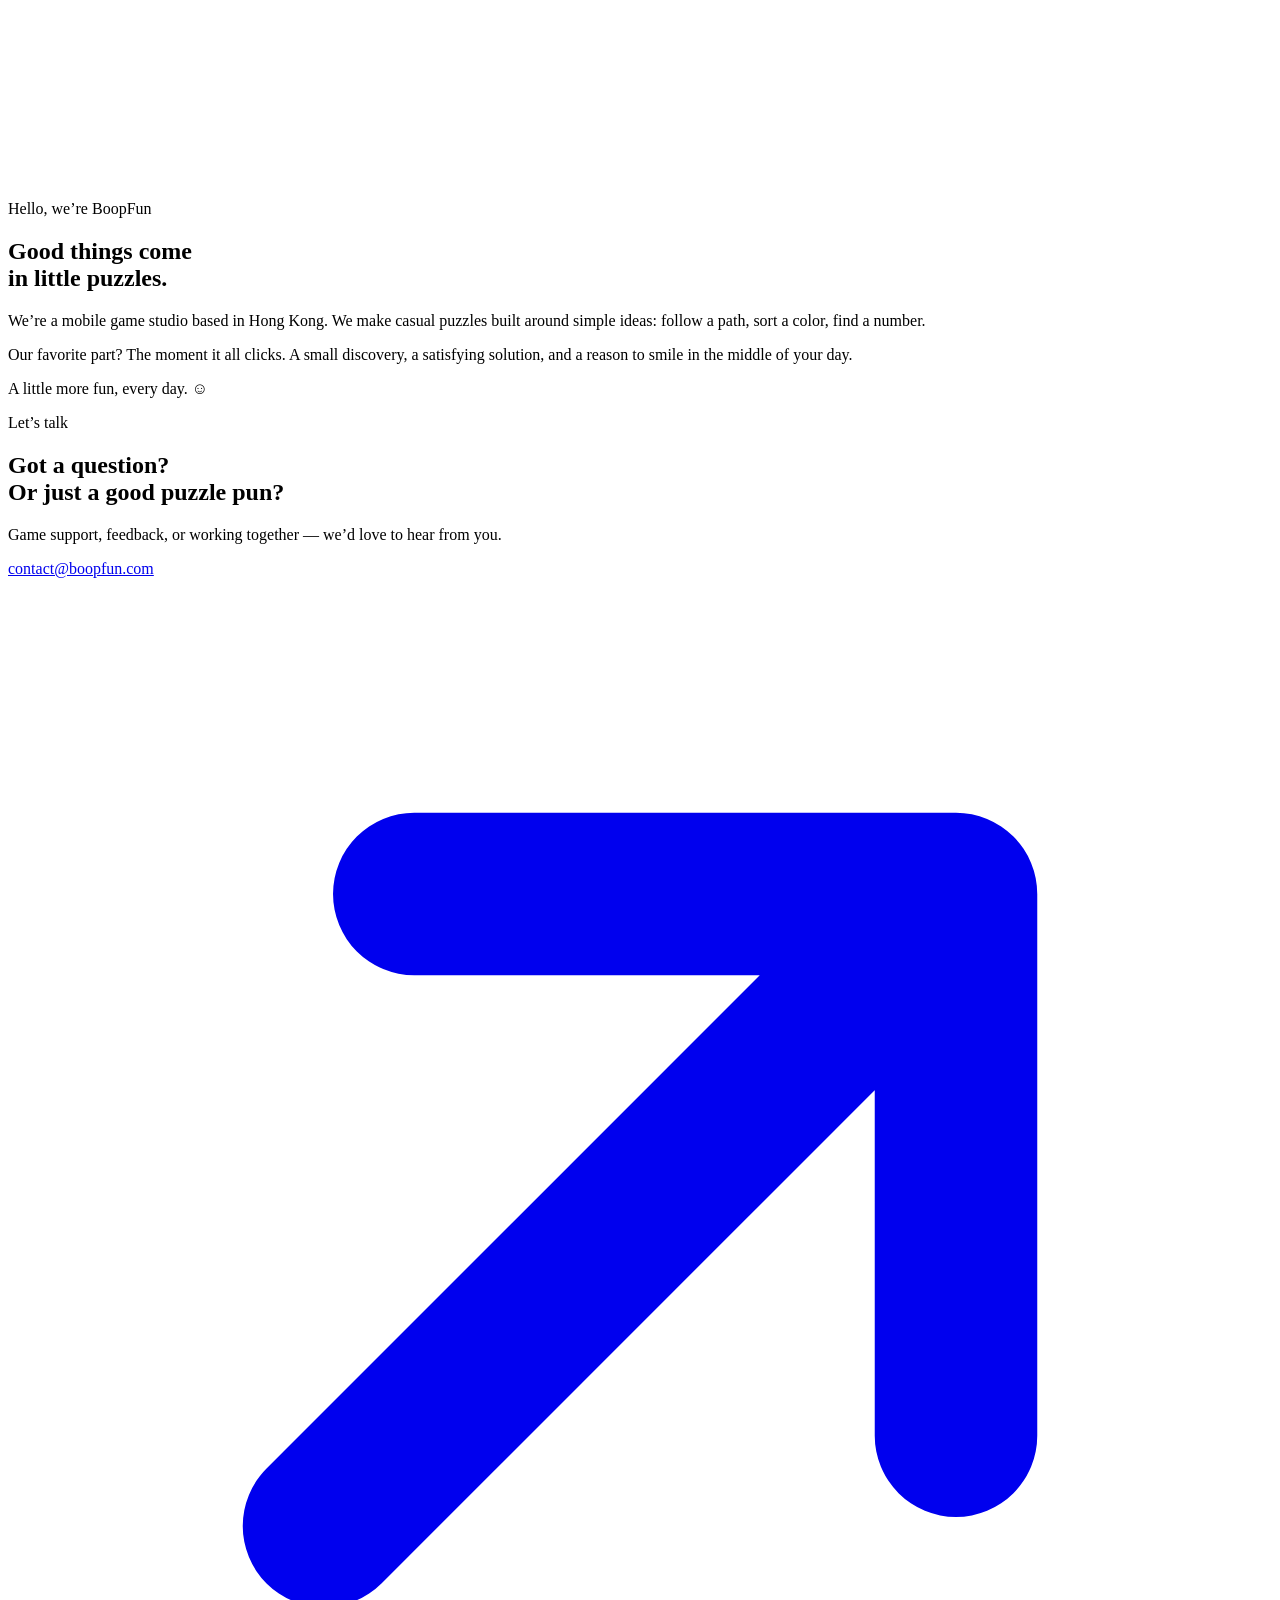
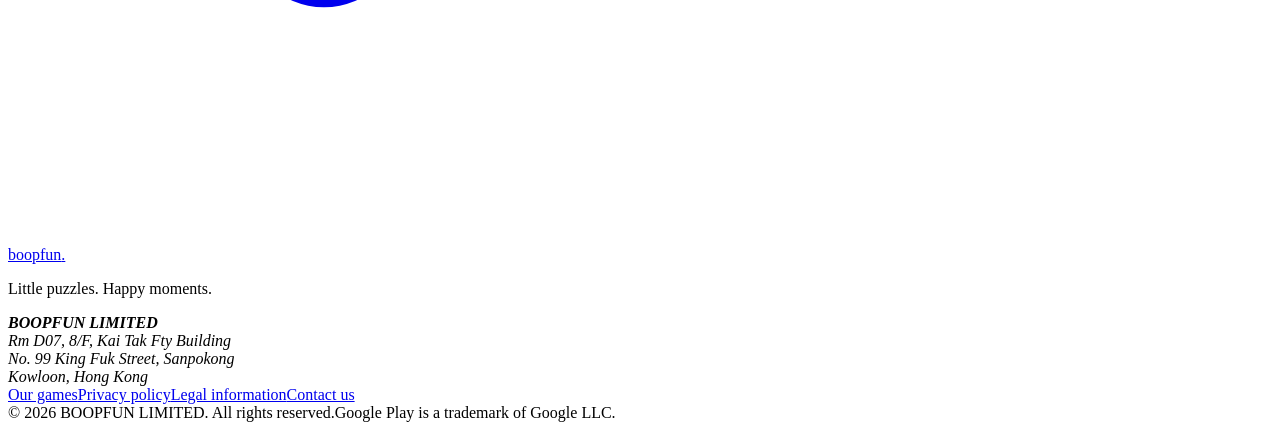
==== commit 5404e439: "Polish homepage visuals and use official Google Play badge - Replace custom store buttons with the o" ====
--- a/public/index.html
+++ b/public/index.html
@@ -18,16 +18,18 @@
 </head>
 <body>
 <a class="skip-link" href="#main">Skip to content</a>
-<header class="site-header wrap">
- <a class="wordmark" href="/" aria-label="BoopFun home">boopfun<span class="brand-dot">.</span></a>
- <nav aria-label="Main navigation"><a href="#games">Our games</a><a href="#about">About us</a><a class="nav-contact" href="#contact">Say hello <span aria-hidden="true">↗</span></a></nav>
+<header class="site-header">
+ <div class="wrap site-header-inner">
+  <a class="wordmark" href="/" aria-label="BoopFun home">boopfun<span class="brand-dot">.</span></a>
+  <nav aria-label="Main navigation"><a href="#games">Our games</a><a href="#about">About us</a><a class="nav-contact" href="#contact">Say hello <svg class="ic" viewBox="0 0 14 14" aria-hidden="true"><path d="M3.5 10.5 10.5 3.5M4.5 3.5h6v6" fill="none" stroke="currentColor" stroke-width="1.8" stroke-linecap="round" stroke-linejoin="round"/></svg></a></nav>
+ </div>
 </header>
 <main id="main">
  <section class="hero wrap" aria-labelledby="hero-title">
   <div class="hero-copy"><p class="eyebrow"><span class="tiny-spark" aria-hidden="true">✳</span> A little everyday delight</p>
    <h1 id="hero-title">A little pause.<br>A lot of <span class="play-word">play<svg viewBox="0 0 240 24" aria-hidden="true"><path d="M5 17Q115 -2 232 12"/></svg></span>.</h1>
    <p class="hero-description">A clear path. A perfect match. That last piece falling into place. We make puzzle games for those little feel-good moments.</p>
-   <a class="button" href="#games">Find your next puzzle <span aria-hidden="true">↓</span></a>
+   <a class="button" href="#games">Find your next puzzle <svg class="ic" viewBox="0 0 14 14" aria-hidden="true"><path d="M7 2.5v9M3.5 8 7 11.5 10.5 8" fill="none" stroke="currentColor" stroke-width="1.8" stroke-linecap="round" stroke-linejoin="round"/></svg></a>
    <p class="hero-note">Made for your phone. Played at your pace.</p>
   </div>
   <div class="hero-art" aria-label="Discover our puzzle games">
@@ -37,53 +39,63 @@
    <a class="hero-banner banner-bottom" href="#watersort" aria-label="Explore Water Sort"><img src="/assets/watersort-feature.webp" width="1024" height="500" alt="Water Sort — official store artwork" fetchpriority="high"></a>
   </div>
  </section>
- <div class="puzzle-strip" aria-hidden="true"><div class="wrap"><span>Find a path <b>↗</b></span><span>Sort the colors <b>●</b></span><span>Follow the clues <b>✳</b></span><span>Enjoy the little wins <b>☺</b></span></div></div>
+ <div class="puzzle-strip" aria-hidden="true"><div class="wrap"><span>Find a path <svg class="ic ic-strip" viewBox="0 0 14 14"><path d="M3.5 10.5 10.5 3.5M4.5 3.5h6v6" fill="none" stroke="currentColor" stroke-width="1.8" stroke-linecap="round" stroke-linejoin="round"/></svg></span><span>Sort the colors <b>●</b></span><span>Follow the clues <b>✳</b></span><span>Enjoy the little wins <b>☺</b></span></div></div>
  <section class="games-section wrap" id="games" aria-labelledby="games-title">
   <div class="section-heading"><div><p class="eyebrow">The BoopFun collection</p><h2 id="games-title">What’s your kind of fun?</h2></div><p>A little logic, a little curiosity.<br>Pick a puzzle and make it your moment.</p></div>
   <div class="games-grid"><article class="game game-arrows" id="arrows">
  <a class="game-art" href="https://play.google.com/store/apps/details?id=com.boopfun.arrows" target="_blank" rel="noopener noreferrer" aria-label="View Arrows Out on Google Play (opens in a new tab)">
   <img src="/assets/arrows-feature.webp" width="1024" height="500" loading="lazy" alt="Arrows Out — official store artwork">
  </a>
- <div class="game-heading"><div><h3>Arrows Out</h3><p>Find your way out.</p></div></div>
- <p class="game-description">Follow the arrows, find a clear path, and tap your way to an empty board. One good move opens up the next.</p>
- <a class="store-link" href="https://play.google.com/store/apps/details?id=com.boopfun.arrows" target="_blank" rel="noopener noreferrer" aria-label="Get Arrows Out on Google Play (opens in a new tab)"><svg aria-hidden="true" viewBox="0 0 24 24"><path d="M4 3.5v17L19 12 4 3.5Z" fill="currentColor"/></svg><span>Get it on <strong>Google Play</strong></span><span aria-hidden="true">↗</span></a>
+ <div class="game-body">
+  <div class="game-heading"><div><h3>Arrows Out</h3><p>Find your way out.</p></div></div>
+  <p class="game-description">Follow the arrows, find a clear path, and tap your way to an empty board. One good move opens up the next.</p>
+  <a class="store-link" href="https://play.google.com/store/apps/details?id=com.boopfun.arrows" target="_blank" rel="noopener noreferrer" aria-label="Get Arrows Out on Google Play (opens in a new tab)"><img src="/assets/google-play-badge.webp" width="564" height="168" loading="lazy" alt="Get it on Google Play"></a>
+ </div>
  </article><article class="game game-arrows3d" id="arrows3d">
  <a class="game-art" href="https://play.google.com/store/apps/details?id=com.boopfun.arrows3d" target="_blank" rel="noopener noreferrer" aria-label="View Arrows 3D on Google Play (opens in a new tab)">
   <img src="/assets/arrows3d-feature.webp" width="1024" height="500" loading="lazy" alt="Arrows 3D — official store artwork">
  </a>
- <div class="game-heading"><div><h3>Arrows 3D</h3><p>A new angle on puzzles.</p></div></div>
- <p class="game-description">Turn the shape, look around every corner, and slide the arrows away. A little perspective makes all the difference.</p>
- <a class="store-link" href="https://play.google.com/store/apps/details?id=com.boopfun.arrows3d" target="_blank" rel="noopener noreferrer" aria-label="Get Arrows 3D on Google Play (opens in a new tab)"><svg aria-hidden="true" viewBox="0 0 24 24"><path d="M4 3.5v17L19 12 4 3.5Z" fill="currentColor"/></svg><span>Get it on <strong>Google Play</strong></span><span aria-hidden="true">↗</span></a>
+ <div class="game-body">
+  <div class="game-heading"><div><h3>Arrows 3D</h3><p>A new angle on puzzles.</p></div></div>
+  <p class="game-description">Turn the shape, look around every corner, and slide the arrows away. A little perspective makes all the difference.</p>
+  <a class="store-link" href="https://play.google.com/store/apps/details?id=com.boopfun.arrows3d" target="_blank" rel="noopener noreferrer" aria-label="Get Arrows 3D on Google Play (opens in a new tab)"><img src="/assets/google-play-badge.webp" width="564" height="168" loading="lazy" alt="Get it on Google Play"></a>
+ </div>
  </article><article class="game game-watersort" id="watersort">
  <a class="game-art" href="https://play.google.com/store/apps/details?id=com.boopfun.watersort" target="_blank" rel="noopener noreferrer" aria-label="View Water Sort on Google Play (opens in a new tab)">
   <img src="/assets/watersort-feature.webp" width="1024" height="500" loading="lazy" alt="Water Sort — official store artwork">
  </a>
- <div class="game-heading"><div><h3>Water Sort</h3><p>A splash of satisfaction.</p></div></div>
- <p class="game-description">Pour, plan, and bring every color together. Turn a jumble of shades into neatly sorted bottles.</p>
- <a class="store-link" href="https://play.google.com/store/apps/details?id=com.boopfun.watersort" target="_blank" rel="noopener noreferrer" aria-label="Get Water Sort on Google Play (opens in a new tab)"><svg aria-hidden="true" viewBox="0 0 24 24"><path d="M4 3.5v17L19 12 4 3.5Z" fill="currentColor"/></svg><span>Get it on <strong>Google Play</strong></span><span aria-hidden="true">↗</span></a>
+ <div class="game-body">
+  <div class="game-heading"><div><h3>Water Sort</h3><p>A splash of satisfaction.</p></div></div>
+  <p class="game-description">Pour, plan, and bring every color together. Turn a jumble of shades into neatly sorted bottles.</p>
+  <a class="store-link" href="https://play.google.com/store/apps/details?id=com.boopfun.watersort" target="_blank" rel="noopener noreferrer" aria-label="Get Water Sort on Google Play (opens in a new tab)"><img src="/assets/google-play-badge.webp" width="564" height="168" loading="lazy" alt="Get it on Google Play"></a>
+ </div>
  </article><article class="game game-sudoku" id="sudoku">
  <a class="game-art" href="https://play.google.com/store/apps/details?id=com.boopfun.sudoku" target="_blank" rel="noopener noreferrer" aria-label="View Sudoku on Google Play (opens in a new tab)">
   <img src="/assets/sudoku-feature.webp" width="1024" height="500" loading="lazy" alt="Sudoku — official store artwork">
  </a>
- <div class="game-heading"><div><h3>Sudoku</h3><p>Make room for a little logic.</p></div></div>
- <p class="game-description">Your familiar 9×9 puzzle, with notes, hints, and six difficulty levels. Find the next number, one square at a time.</p>
- <a class="store-link" href="https://play.google.com/store/apps/details?id=com.boopfun.sudoku" target="_blank" rel="noopener noreferrer" aria-label="Get Sudoku on Google Play (opens in a new tab)"><svg aria-hidden="true" viewBox="0 0 24 24"><path d="M4 3.5v17L19 12 4 3.5Z" fill="currentColor"/></svg><span>Get it on <strong>Google Play</strong></span><span aria-hidden="true">↗</span></a>
+ <div class="game-body">
+  <div class="game-heading"><div><h3>Sudoku</h3><p>Make room for a little logic.</p></div></div>
+  <p class="game-description">Your familiar 9×9 puzzle, with notes, hints, and six difficulty levels. Find the next number, one square at a time.</p>
+  <a class="store-link" href="https://play.google.com/store/apps/details?id=com.boopfun.sudoku" target="_blank" rel="noopener noreferrer" aria-label="Get Sudoku on Google Play (opens in a new tab)"><img src="/assets/google-play-badge.webp" width="564" height="168" loading="lazy" alt="Get it on Google Play"></a>
+ </div>
  </article><article class="game game-boopdoku" id="boopdoku">
  <a class="game-art" href="https://play.google.com/store/apps/details?id=com.boopfun.boopdoku" target="_blank" rel="noopener noreferrer" aria-label="View boopdoku on Google Play (opens in a new tab)">
   <img src="/assets/boopdoku-feature.webp" width="1024" height="500" loading="lazy" alt="boopdoku — official store artwork">
  </a>
- <div class="game-heading"><div><h3>boopdoku</h3><p>Small pandas. Clever puzzles.</p></div></div>
- <p class="game-description">Give every panda a place: one in each row, column, and colored territory. Follow the clues until they all feel at home.</p>
- <a class="store-link" href="https://play.google.com/store/apps/details?id=com.boopfun.boopdoku" target="_blank" rel="noopener noreferrer" aria-label="Get boopdoku on Google Play (opens in a new tab)"><svg aria-hidden="true" viewBox="0 0 24 24"><path d="M4 3.5v17L19 12 4 3.5Z" fill="currentColor"/></svg><span>Get it on <strong>Google Play</strong></span><span aria-hidden="true">↗</span></a>
+ <div class="game-body">
+  <div class="game-heading"><div><h3>boopdoku</h3><p>Small pandas. Clever puzzles.</p></div></div>
+  <p class="game-description">Give every panda a place: one in each row, column, and colored territory. Follow the clues until they all feel at home.</p>
+  <a class="store-link" href="https://play.google.com/store/apps/details?id=com.boopfun.boopdoku" target="_blank" rel="noopener noreferrer" aria-label="Get boopdoku on Google Play (opens in a new tab)"><img src="/assets/google-play-badge.webp" width="564" height="168" loading="lazy" alt="Get it on Google Play"></a>
+ </div>
  </article></div>
-  <p class="collection-note">Find all our games on <a href="https://play.google.com/store/apps/developer?id=BOOPFUN" target="_blank" rel="noopener noreferrer">Google Play <span aria-hidden="true">↗</span></a></p>
+  <p class="collection-note">Find all our games on <a href="https://play.google.com/store/apps/developer?id=BOOPFUN" target="_blank" rel="noopener noreferrer">Google Play <svg class="ic" viewBox="0 0 14 14" aria-hidden="true"><path d="M3.5 10.5 10.5 3.5M4.5 3.5h6v6" fill="none" stroke="currentColor" stroke-width="1.8" stroke-linecap="round" stroke-linejoin="round"/></svg></a></p>
  </section>
  <section class="about-section" id="about" aria-labelledby="about-title"><div class="wrap about-inner">
   <div><p class="eyebrow">Hello, we’re BoopFun</p><h2 id="about-title">Good things come<br>in little puzzles.</h2></div>
   <div class="about-copy"><p>We’re a mobile game studio based in Hong Kong. We make casual puzzles built around simple ideas: follow a path, sort a color, find a number.</p><p>Our favorite part? The moment it all clicks. A small discovery, a satisfying solution, and a reason to smile in the middle of your day.</p><span class="about-signoff">A little more fun, every day. <span aria-hidden="true">☺</span></span></div>
  </div></section>
- <section class="contact-section wrap" id="contact" aria-labelledby="contact-title"><div><p class="eyebrow">Let’s talk</p><h2 id="contact-title">Got a question?<br>Or just a good puzzle pun?</h2><p>Game support, feedback, or working together — we’d love to hear from you.</p></div><a class="contact-link" href="mailto:contact@boopfun.com">contact@boopfun.com <span aria-hidden="true">↗</span></a></section>
+ <section class="contact-section wrap" id="contact" aria-labelledby="contact-title"><div><p class="eyebrow">Let’s talk</p><h2 id="contact-title">Got a question?<br>Or just a good puzzle pun?</h2><p>Game support, feedback, or working together — we’d love to hear from you.</p></div><a class="contact-link" href="mailto:contact@boopfun.com">contact@boopfun.com <svg class="ic" viewBox="0 0 14 14" aria-hidden="true"><path d="M3.5 10.5 10.5 3.5M4.5 3.5h6v6" fill="none" stroke="currentColor" stroke-width="1.8" stroke-linecap="round" stroke-linejoin="round"/></svg></a></section>
 </main>
-<footer class="site-footer wrap"><div class="footer-top"><div><a class="wordmark" href="/" aria-label="BoopFun home">boopfun<span class="brand-dot">.</span></a><p>Little puzzles. Happy moments.</p></div><address><strong>BOOPFUN LIMITED</strong><br>Rm D07, 8/F, Kai Tak Fty Building<br>No. 99 King Fuk Street, Sanpokong<br>Kowloon, Hong Kong</address><nav aria-label="Footer navigation"><a href="#games">Our games</a><a href="https://legal.boopfun.com/privacy/">Privacy policy</a><a href="https://legal.boopfun.com/">Legal information</a><a href="mailto:contact@boopfun.com">Contact us</a></nav></div><div class="footer-bottom"><span>© 2026 BOOPFUN LIMITED. All rights reserved.</span><span>Google Play is a trademark of Google LLC.</span></div></footer>
+<footer class="site-footer"><div class="wrap footer-wrap"><div class="footer-top"><div><a class="wordmark" href="/" aria-label="BoopFun home">boopfun<span class="brand-dot">.</span></a><p>Little puzzles. Happy moments.</p></div><address><strong>BOOPFUN LIMITED</strong><br>Rm D07, 8/F, Kai Tak Fty Building<br>No. 99 King Fuk Street, Sanpokong<br>Kowloon, Hong Kong</address><nav aria-label="Footer navigation"><a href="#games">Our games</a><a href="https://legal.boopfun.com/privacy/">Privacy policy</a><a href="https://legal.boopfun.com/">Legal information</a><a href="mailto:contact@boopfun.com">Contact us</a></nav></div><div class="footer-bottom"><span>© 2026 BOOPFUN LIMITED. All rights reserved.</span><span>Google Play is a trademark of Google LLC.</span></div></div></footer>
 </body>
 </html>
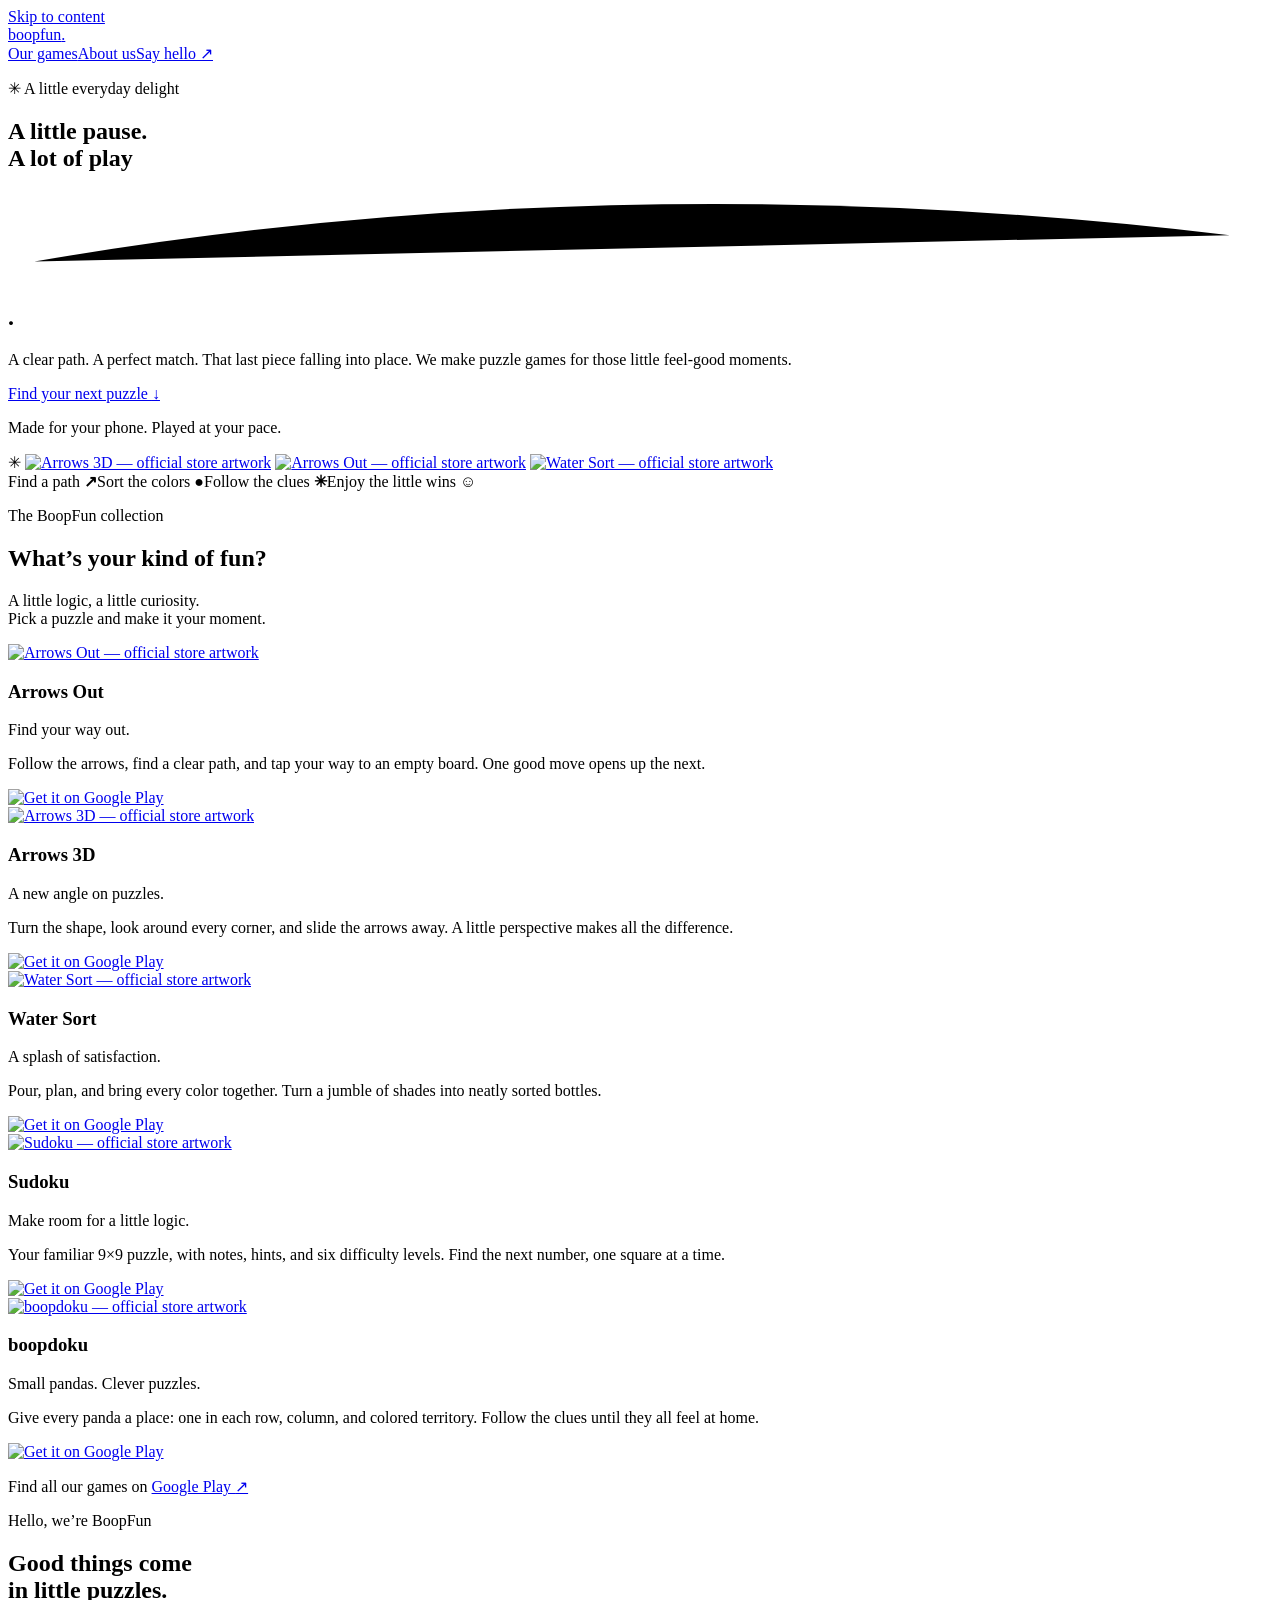
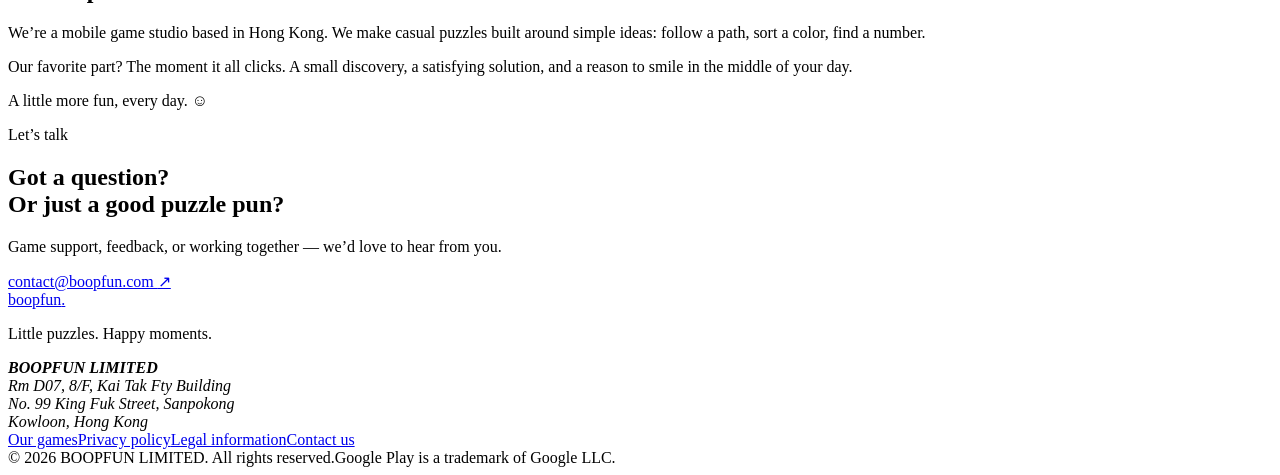
==== commit 308e2cff: "Restore original unicode arrow glyphs Keep the visual refresh and official Google Play badge; revert" ====
--- a/public/index.html
+++ b/public/index.html
@@ -21,7 +21,7 @@
 <header class="site-header">
  <div class="wrap site-header-inner">
   <a class="wordmark" href="/" aria-label="BoopFun home">boopfun<span class="brand-dot">.</span></a>
-  <nav aria-label="Main navigation"><a href="#games">Our games</a><a href="#about">About us</a><a class="nav-contact" href="#contact">Say hello <svg class="ic" viewBox="0 0 14 14" aria-hidden="true"><path d="M3.5 10.5 10.5 3.5M4.5 3.5h6v6" fill="none" stroke="currentColor" stroke-width="1.8" stroke-linecap="round" stroke-linejoin="round"/></svg></a></nav>
+  <nav aria-label="Main navigation"><a href="#games">Our games</a><a href="#about">About us</a><a class="nav-contact" href="#contact">Say hello <span aria-hidden="true">↗</span></a></nav>
  </div>
 </header>
 <main id="main">
@@ -29,7 +29,7 @@
   <div class="hero-copy"><p class="eyebrow"><span class="tiny-spark" aria-hidden="true">✳</span> A little everyday delight</p>
    <h1 id="hero-title">A little pause.<br>A lot of <span class="play-word">play<svg viewBox="0 0 240 24" aria-hidden="true"><path d="M5 17Q115 -2 232 12"/></svg></span>.</h1>
    <p class="hero-description">A clear path. A perfect match. That last piece falling into place. We make puzzle games for those little feel-good moments.</p>
-   <a class="button" href="#games">Find your next puzzle <svg class="ic" viewBox="0 0 14 14" aria-hidden="true"><path d="M7 2.5v9M3.5 8 7 11.5 10.5 8" fill="none" stroke="currentColor" stroke-width="1.8" stroke-linecap="round" stroke-linejoin="round"/></svg></a>
+   <a class="button" href="#games">Find your next puzzle <span aria-hidden="true">↓</span></a>
    <p class="hero-note">Made for your phone. Played at your pace.</p>
   </div>
   <div class="hero-art" aria-label="Discover our puzzle games">
@@ -39,7 +39,7 @@
    <a class="hero-banner banner-bottom" href="#watersort" aria-label="Explore Water Sort"><img src="/assets/watersort-feature.webp" width="1024" height="500" alt="Water Sort — official store artwork" fetchpriority="high"></a>
   </div>
  </section>
- <div class="puzzle-strip" aria-hidden="true"><div class="wrap"><span>Find a path <svg class="ic ic-strip" viewBox="0 0 14 14"><path d="M3.5 10.5 10.5 3.5M4.5 3.5h6v6" fill="none" stroke="currentColor" stroke-width="1.8" stroke-linecap="round" stroke-linejoin="round"/></svg></span><span>Sort the colors <b>●</b></span><span>Follow the clues <b>✳</b></span><span>Enjoy the little wins <b>☺</b></span></div></div>
+ <div class="puzzle-strip" aria-hidden="true"><div class="wrap"><span>Find a path <b>↗</b></span><span>Sort the colors <b>●</b></span><span>Follow the clues <b>✳</b></span><span>Enjoy the little wins <b>☺</b></span></div></div>
  <section class="games-section wrap" id="games" aria-labelledby="games-title">
   <div class="section-heading"><div><p class="eyebrow">The BoopFun collection</p><h2 id="games-title">What’s your kind of fun?</h2></div><p>A little logic, a little curiosity.<br>Pick a puzzle and make it your moment.</p></div>
   <div class="games-grid"><article class="game game-arrows" id="arrows">
@@ -88,13 +88,13 @@
   <a class="store-link" href="https://play.google.com/store/apps/details?id=com.boopfun.boopdoku" target="_blank" rel="noopener noreferrer" aria-label="Get boopdoku on Google Play (opens in a new tab)"><img src="/assets/google-play-badge.webp" width="564" height="168" loading="lazy" alt="Get it on Google Play"></a>
  </div>
  </article></div>
-  <p class="collection-note">Find all our games on <a href="https://play.google.com/store/apps/developer?id=BOOPFUN" target="_blank" rel="noopener noreferrer">Google Play <svg class="ic" viewBox="0 0 14 14" aria-hidden="true"><path d="M3.5 10.5 10.5 3.5M4.5 3.5h6v6" fill="none" stroke="currentColor" stroke-width="1.8" stroke-linecap="round" stroke-linejoin="round"/></svg></a></p>
+  <p class="collection-note">Find all our games on <a href="https://play.google.com/store/apps/developer?id=BOOPFUN" target="_blank" rel="noopener noreferrer">Google Play <span aria-hidden="true">↗</span></a></p>
  </section>
  <section class="about-section" id="about" aria-labelledby="about-title"><div class="wrap about-inner">
   <div><p class="eyebrow">Hello, we’re BoopFun</p><h2 id="about-title">Good things come<br>in little puzzles.</h2></div>
   <div class="about-copy"><p>We’re a mobile game studio based in Hong Kong. We make casual puzzles built around simple ideas: follow a path, sort a color, find a number.</p><p>Our favorite part? The moment it all clicks. A small discovery, a satisfying solution, and a reason to smile in the middle of your day.</p><span class="about-signoff">A little more fun, every day. <span aria-hidden="true">☺</span></span></div>
  </div></section>
- <section class="contact-section wrap" id="contact" aria-labelledby="contact-title"><div><p class="eyebrow">Let’s talk</p><h2 id="contact-title">Got a question?<br>Or just a good puzzle pun?</h2><p>Game support, feedback, or working together — we’d love to hear from you.</p></div><a class="contact-link" href="mailto:contact@boopfun.com">contact@boopfun.com <svg class="ic" viewBox="0 0 14 14" aria-hidden="true"><path d="M3.5 10.5 10.5 3.5M4.5 3.5h6v6" fill="none" stroke="currentColor" stroke-width="1.8" stroke-linecap="round" stroke-linejoin="round"/></svg></a></section>
+ <section class="contact-section wrap" id="contact" aria-labelledby="contact-title"><div><p class="eyebrow">Let’s talk</p><h2 id="contact-title">Got a question?<br>Or just a good puzzle pun?</h2><p>Game support, feedback, or working together — we’d love to hear from you.</p></div><a class="contact-link" href="mailto:contact@boopfun.com">contact@boopfun.com <span aria-hidden="true">↗</span></a></section>
 </main>
 <footer class="site-footer"><div class="wrap footer-wrap"><div class="footer-top"><div><a class="wordmark" href="/" aria-label="BoopFun home">boopfun<span class="brand-dot">.</span></a><p>Little puzzles. Happy moments.</p></div><address><strong>BOOPFUN LIMITED</strong><br>Rm D07, 8/F, Kai Tak Fty Building<br>No. 99 King Fuk Street, Sanpokong<br>Kowloon, Hong Kong</address><nav aria-label="Footer navigation"><a href="#games">Our games</a><a href="https://legal.boopfun.com/privacy/">Privacy policy</a><a href="https://legal.boopfun.com/">Legal information</a><a href="mailto:contact@boopfun.com">Contact us</a></nav></div><div class="footer-bottom"><span>© 2026 BOOPFUN LIMITED. All rights reserved.</span><span>Google Play is a trademark of Google LLC.</span></div></div></footer>
 </body>
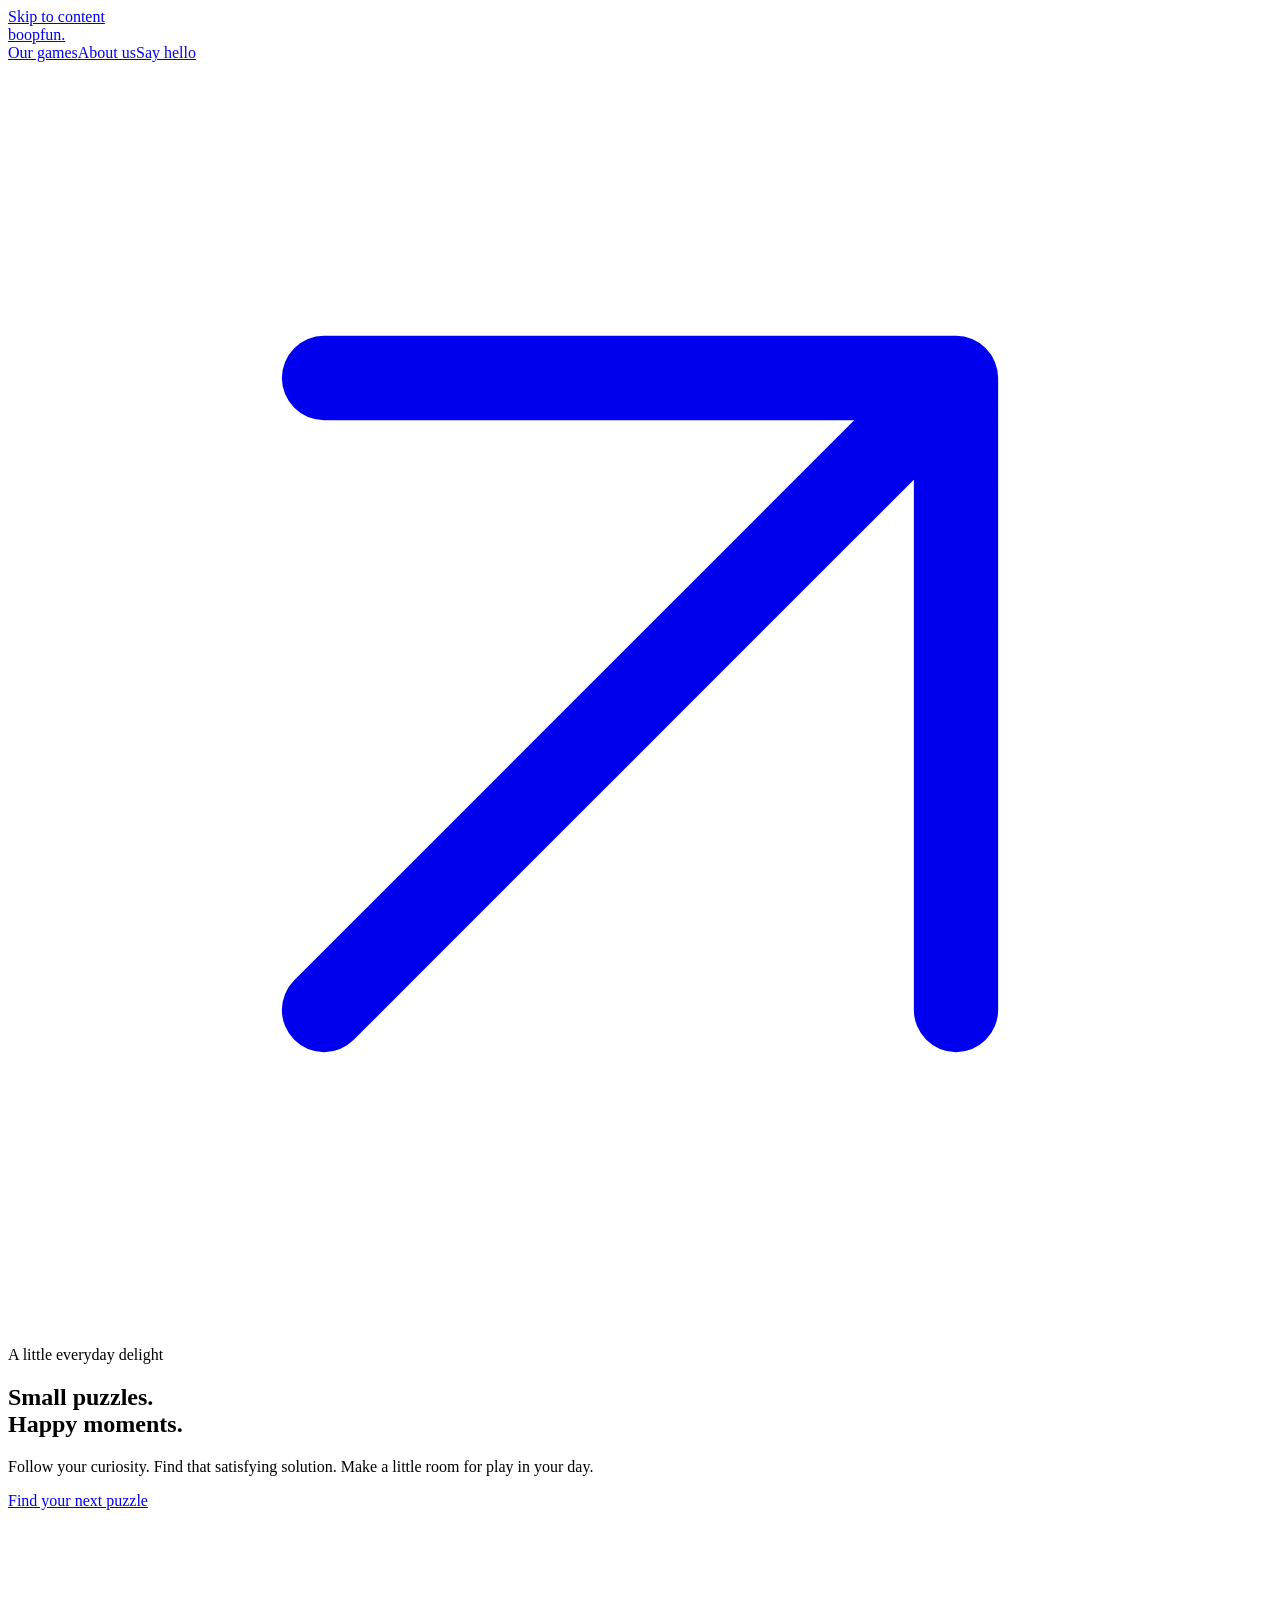
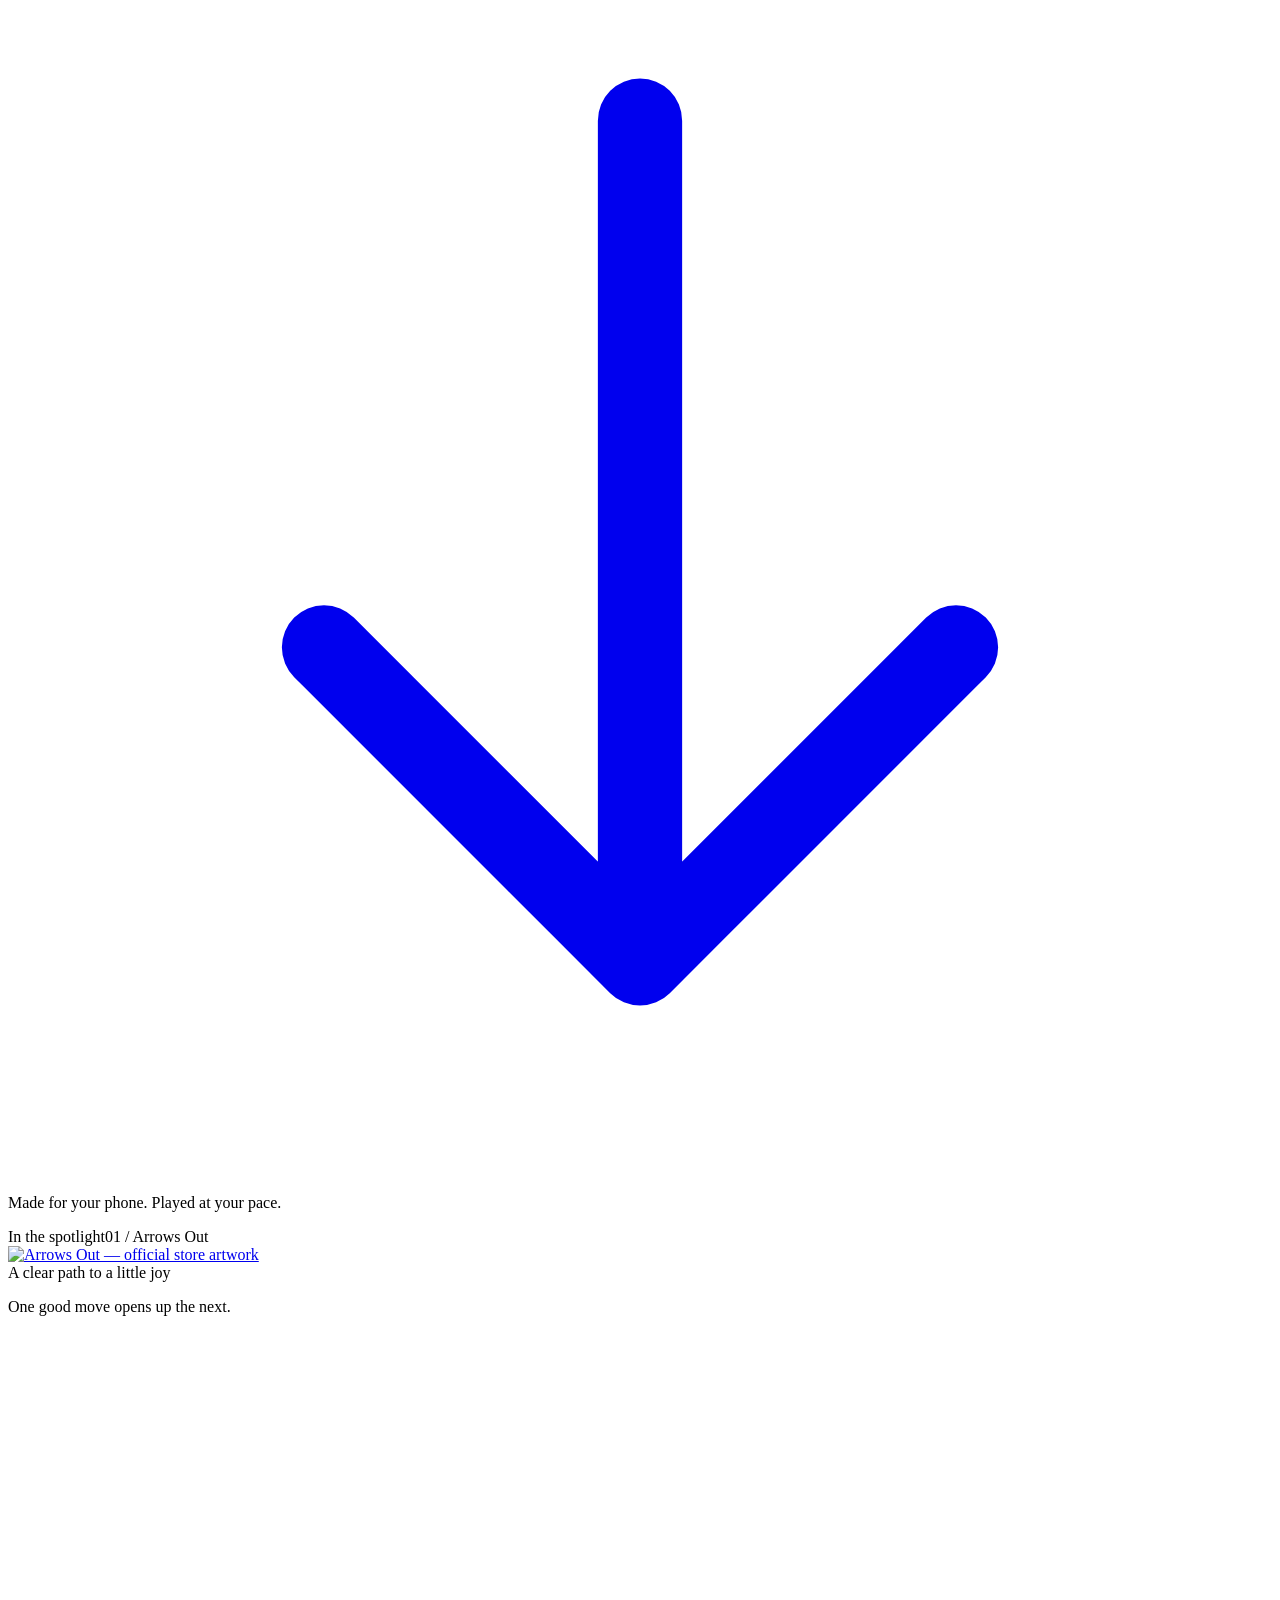
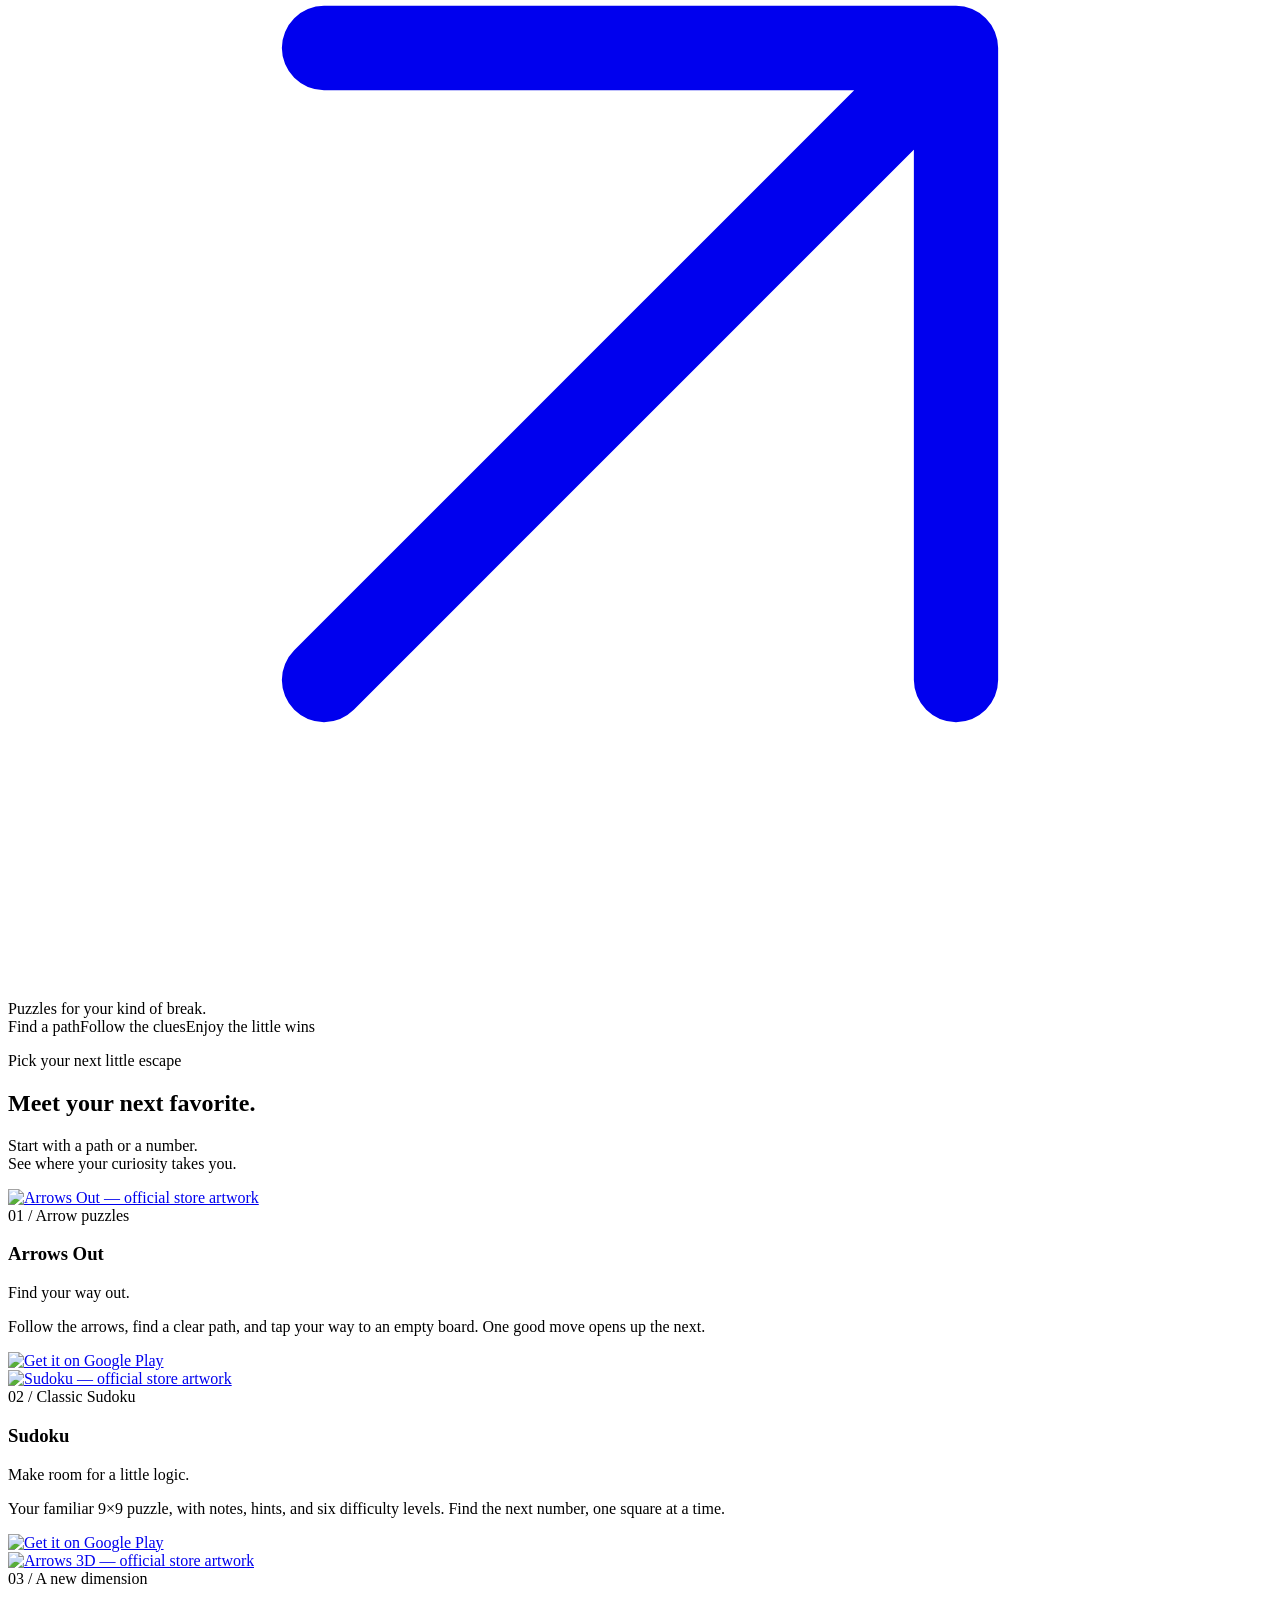
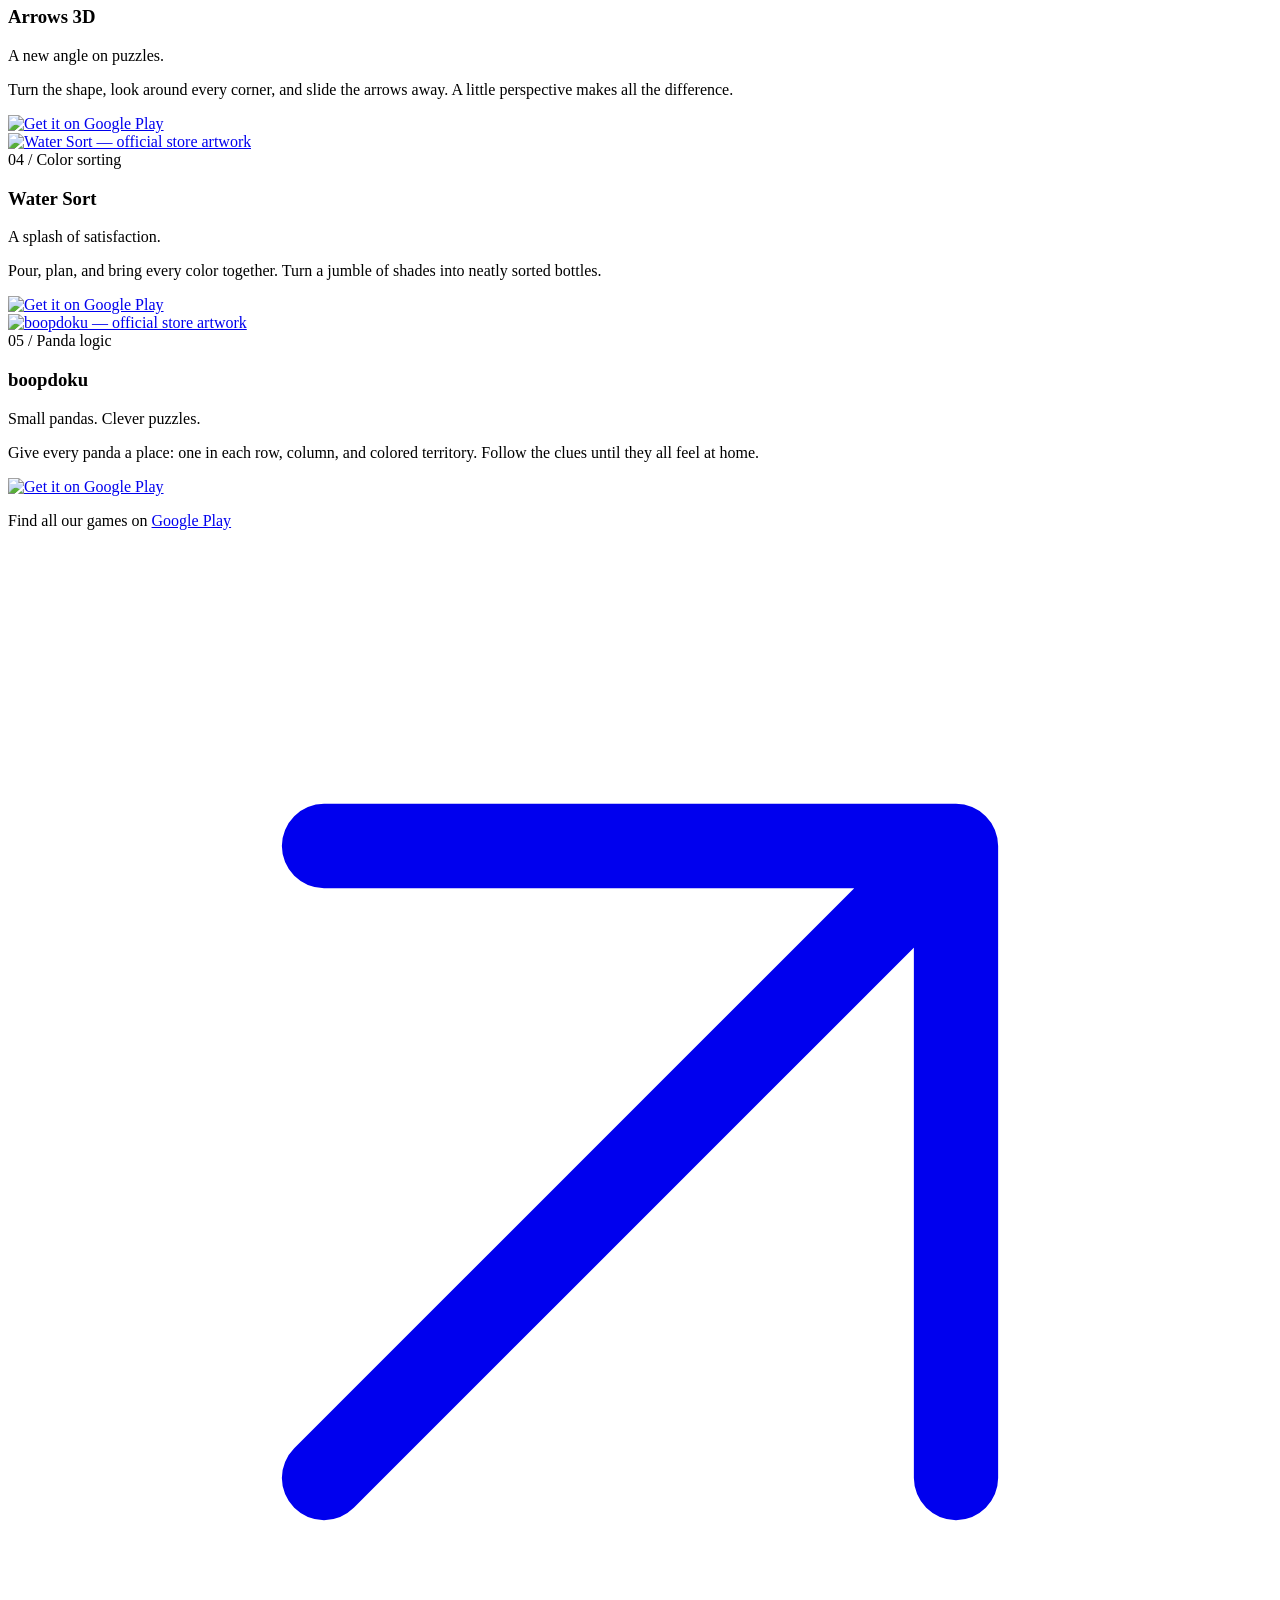
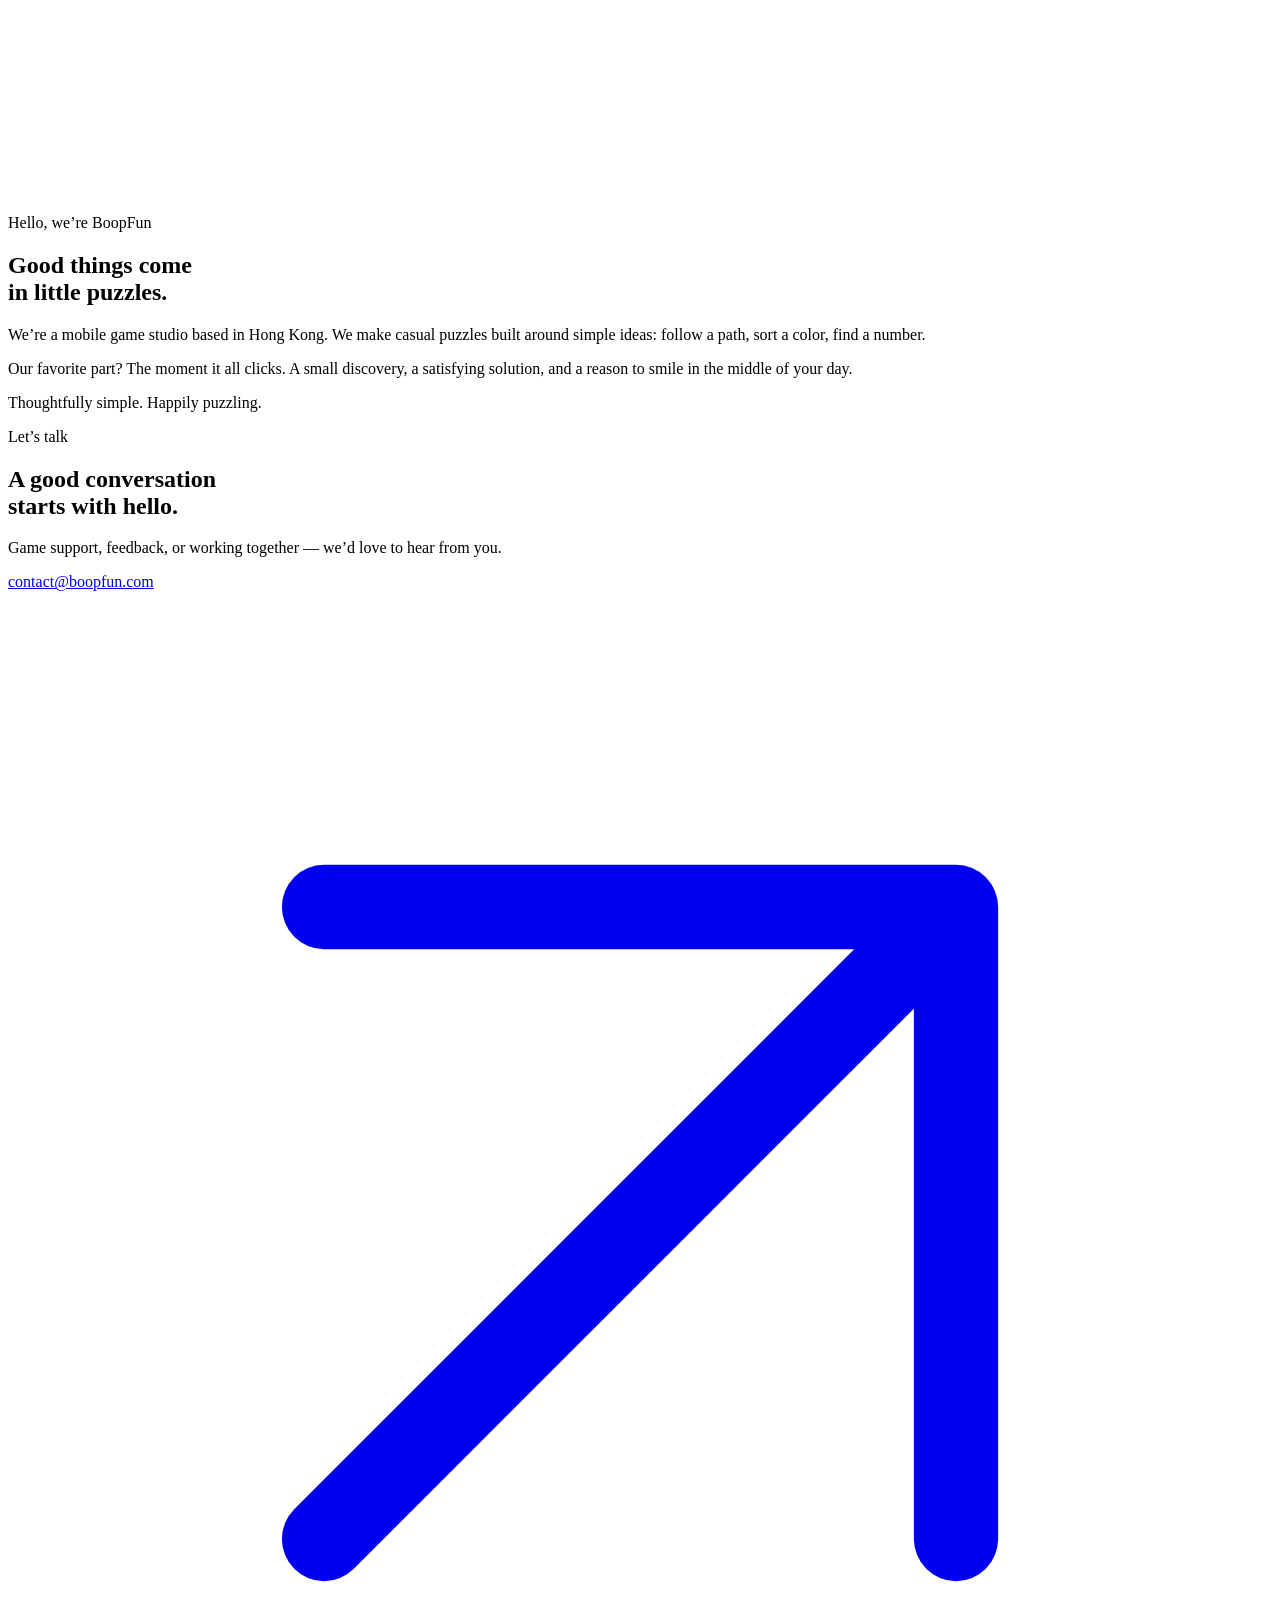
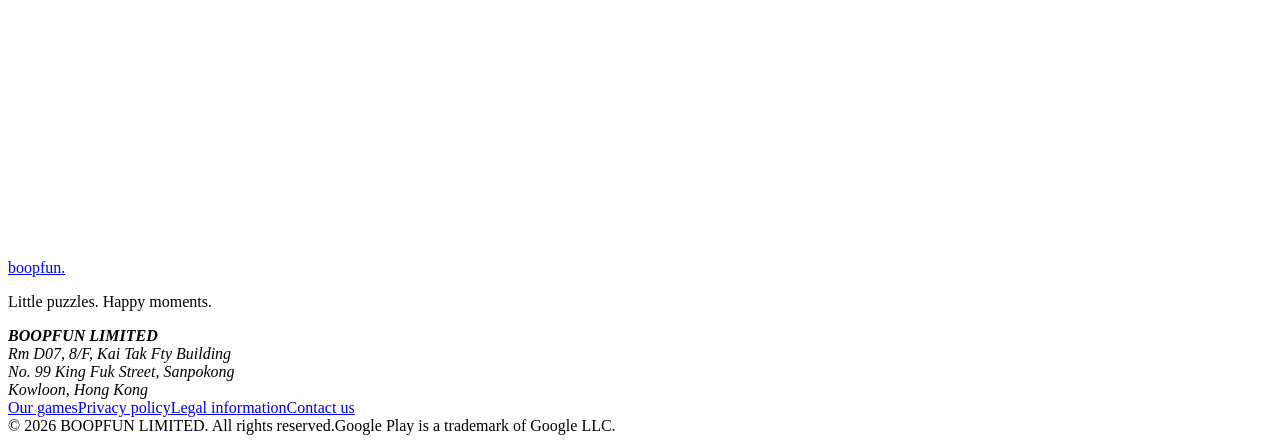
==== commit 388419e3: "Redesign homepage around Arrows Out and Sudoku Unify button alignment and SVG icons, constrain Play " ====
--- a/public/index.html
+++ b/public/index.html
@@ -4,13 +4,13 @@
 <meta charset="utf-8">
 <meta name="viewport" content="width=device-width, initial-scale=1">
 <meta name="theme-color" content="#f7f7ed">
-<title>BoopFun — A little pause. A lot of play.</title>
-<meta name="description" content="Find your next little escape. Explore Arrows Out, Arrows 3D, Water Sort, Sudoku, and boopdoku — mobile puzzle games by BOOPFUN LIMITED.">
+<title>BoopFun — Small puzzles. Happy moments.</title>
+<meta name="description" content="Find your next little escape. Explore Arrows Out, Sudoku, Arrows 3D, Water Sort, and boopdoku — mobile puzzle games by BOOPFUN LIMITED.">
 <link rel="canonical" href="https://boopfun.com/">
 <link rel="icon" type="image/svg+xml" href="/assets/favicon.svg">
-<link rel="stylesheet" href="/styles.css">
+<link rel="stylesheet" href="/styles.css?v=77ebb86e5a6b">
 <meta property="og:type" content="website">
-<meta property="og:title" content="BoopFun — A little pause. A lot of play.">
+<meta property="og:title" content="BoopFun — Small puzzles. Happy moments.">
 <meta property="og:description" content="Arrows, colors, numbers, and a few pandas. Find a puzzle for your kind of break.">
 <meta property="og:url" content="https://boopfun.com/">
 <meta property="og:image" content="https://boopfun.com/assets/social.png">
@@ -21,80 +21,86 @@
 <header class="site-header">
  <div class="wrap site-header-inner">
   <a class="wordmark" href="/" aria-label="BoopFun home">boopfun<span class="brand-dot">.</span></a>
-  <nav aria-label="Main navigation"><a href="#games">Our games</a><a href="#about">About us</a><a class="nav-contact" href="#contact">Say hello <span aria-hidden="true">↗</span></a></nav>
+  <nav aria-label="Main navigation"><a href="#games">Our games</a><a href="#about">About us</a><a class="nav-contact" href="#contact"><span>Say hello</span><svg class="icon" viewBox="0 0 24 24" fill="none" stroke="currentColor" stroke-width="1.6" stroke-linecap="round" stroke-linejoin="round" aria-hidden="true"><path d="M6 18 18 6M6 6h12v12"/></svg></a></nav>
  </div>
 </header>
 <main id="main">
  <section class="hero wrap" aria-labelledby="hero-title">
-  <div class="hero-copy"><p class="eyebrow"><span class="tiny-spark" aria-hidden="true">✳</span> A little everyday delight</p>
-   <h1 id="hero-title">A little pause.<br>A lot of <span class="play-word">play<svg viewBox="0 0 240 24" aria-hidden="true"><path d="M5 17Q115 -2 232 12"/></svg></span>.</h1>
-   <p class="hero-description">A clear path. A perfect match. That last piece falling into place. We make puzzle games for those little feel-good moments.</p>
-   <a class="button" href="#games">Find your next puzzle <span aria-hidden="true">↓</span></a>
+  <div class="hero-copy">
+   <p class="eyebrow"><span class="status-dot" aria-hidden="true"></span> A little everyday delight</p>
+   <h1 id="hero-title">Small puzzles.<br><span>Happy moments.</span></h1>
+   <p class="hero-description">Follow your curiosity. Find that satisfying solution. Make a little room for play in your day.</p>
+   <a class="button" href="#games"><span>Find your next puzzle</span><svg class="icon" viewBox="0 0 24 24" fill="none" stroke="currentColor" stroke-width="1.6" stroke-linecap="round" stroke-linejoin="round" aria-hidden="true"><path d="M12 4v16m-6-6 6 6 6-6"/></svg></a>
    <p class="hero-note">Made for your phone. Played at your pace.</p>
   </div>
-  <div class="hero-art" aria-label="Discover our puzzle games">
-   <div class="hero-orbit" aria-hidden="true"></div><span class="hero-spark" aria-hidden="true">✳</span>
-   <a class="hero-banner banner-top" href="#arrows3d" aria-label="Explore Arrows 3D"><img src="/assets/arrows3d-feature.webp" width="1024" height="500" alt="Arrows 3D — official store artwork" fetchpriority="high"></a>
-   <a class="hero-banner banner-middle" href="#arrows" aria-label="Explore Arrows Out"><img src="/assets/arrows-feature.webp" width="1024" height="500" alt="Arrows Out — official store artwork" fetchpriority="high"></a>
-   <a class="hero-banner banner-bottom" href="#watersort" aria-label="Explore Water Sort"><img src="/assets/watersort-feature.webp" width="1024" height="500" alt="Water Sort — official store artwork" fetchpriority="high"></a>
+  <div class="hero-feature">
+   <div class="feature-topline"><span class="eyebrow">In the spotlight</span><span class="feature-number">01 / Arrows Out</span></div>
+   <a class="hero-banner" href="https://play.google.com/store/apps/details?id=com.boopfun.arrows" target="_blank" rel="noopener noreferrer" aria-label="Discover Arrows Out on Google Play (opens in a new tab)"><img src="/assets/arrows-feature.webp" width="1024" height="500" alt="Arrows Out — official store artwork" fetchpriority="high"></a>
+   <div class="feature-bottomline"><div><span class="feature-kicker">A clear path to a little joy</span><p>One good move opens up the next.</p></div><a class="circle-link" href="#arrows" aria-label="Explore Arrows Out"><svg class="icon" viewBox="0 0 24 24" fill="none" stroke="currentColor" stroke-width="1.6" stroke-linecap="round" stroke-linejoin="round" aria-hidden="true"><path d="M6 18 18 6M6 6h12v12"/></svg></a></div>
   </div>
  </section>
- <div class="puzzle-strip" aria-hidden="true"><div class="wrap"><span>Find a path <b>↗</b></span><span>Sort the colors <b>●</b></span><span>Follow the clues <b>✳</b></span><span>Enjoy the little wins <b>☺</b></span></div></div>
+ <div class="puzzle-strip"><div class="wrap"><span>Puzzles for your kind of break.</span><div><span>Find a path</span><i aria-hidden="true"></i><span>Follow the clues</span><i aria-hidden="true"></i><span>Enjoy the little wins</span></div></div></div>
  <section class="games-section wrap" id="games" aria-labelledby="games-title">
-  <div class="section-heading"><div><p class="eyebrow">The BoopFun collection</p><h2 id="games-title">What’s your kind of fun?</h2></div><p>A little logic, a little curiosity.<br>Pick a puzzle and make it your moment.</p></div>
-  <div class="games-grid"><article class="game game-arrows" id="arrows">
+  <div class="section-heading"><div><p class="eyebrow">Pick your next little escape</p><h2 id="games-title">Meet your next favorite.</h2></div><p>Start with a path or a number.<br>See where your curiosity takes you.</p></div>
+  <div class="games-grid">
+<article class="game game-arrows" id="arrows">
  <a class="game-art" href="https://play.google.com/store/apps/details?id=com.boopfun.arrows" target="_blank" rel="noopener noreferrer" aria-label="View Arrows Out on Google Play (opens in a new tab)">
   <img src="/assets/arrows-feature.webp" width="1024" height="500" loading="lazy" alt="Arrows Out — official store artwork">
  </a>
  <div class="game-body">
-  <div class="game-heading"><div><h3>Arrows Out</h3><p>Find your way out.</p></div></div>
+  <div class="game-heading"><div><span class="game-category">01 / Arrow puzzles</span><h3>Arrows Out</h3><p>Find your way out.</p></div></div>
   <p class="game-description">Follow the arrows, find a clear path, and tap your way to an empty board. One good move opens up the next.</p>
-  <a class="store-link" href="https://play.google.com/store/apps/details?id=com.boopfun.arrows" target="_blank" rel="noopener noreferrer" aria-label="Get Arrows Out on Google Play (opens in a new tab)"><img src="/assets/google-play-badge.webp" width="564" height="168" loading="lazy" alt="Get it on Google Play"></a>
+  <a class="store-link" href="https://play.google.com/store/apps/details?id=com.boopfun.arrows" target="_blank" rel="noopener noreferrer" aria-label="Get Arrows Out on Google Play (opens in a new tab)"><img src="/assets/google-play-badge.webp" width="132" height="39" loading="lazy" alt="Get it on Google Play"></a>
  </div>
- </article><article class="game game-arrows3d" id="arrows3d">
+ </article>
+<article class="game game-sudoku" id="sudoku">
+ <a class="game-art" href="https://play.google.com/store/apps/details?id=com.boopfun.sudoku" target="_blank" rel="noopener noreferrer" aria-label="View Sudoku on Google Play (opens in a new tab)">
+  <img src="/assets/sudoku-feature.webp" width="1024" height="500" loading="lazy" alt="Sudoku — official store artwork">
+ </a>
+ <div class="game-body">
+  <div class="game-heading"><div><span class="game-category">02 / Classic Sudoku</span><h3>Sudoku</h3><p>Make room for a little logic.</p></div></div>
+  <p class="game-description">Your familiar 9×9 puzzle, with notes, hints, and six difficulty levels. Find the next number, one square at a time.</p>
+  <a class="store-link" href="https://play.google.com/store/apps/details?id=com.boopfun.sudoku" target="_blank" rel="noopener noreferrer" aria-label="Get Sudoku on Google Play (opens in a new tab)"><img src="/assets/google-play-badge.webp" width="132" height="39" loading="lazy" alt="Get it on Google Play"></a>
+ </div>
+ </article>
+<article class="game game-arrows3d" id="arrows3d">
  <a class="game-art" href="https://play.google.com/store/apps/details?id=com.boopfun.arrows3d" target="_blank" rel="noopener noreferrer" aria-label="View Arrows 3D on Google Play (opens in a new tab)">
   <img src="/assets/arrows3d-feature.webp" width="1024" height="500" loading="lazy" alt="Arrows 3D — official store artwork">
  </a>
  <div class="game-body">
-  <div class="game-heading"><div><h3>Arrows 3D</h3><p>A new angle on puzzles.</p></div></div>
+  <div class="game-heading"><div><span class="game-category">03 / A new dimension</span><h3>Arrows 3D</h3><p>A new angle on puzzles.</p></div></div>
   <p class="game-description">Turn the shape, look around every corner, and slide the arrows away. A little perspective makes all the difference.</p>
-  <a class="store-link" href="https://play.google.com/store/apps/details?id=com.boopfun.arrows3d" target="_blank" rel="noopener noreferrer" aria-label="Get Arrows 3D on Google Play (opens in a new tab)"><img src="/assets/google-play-badge.webp" width="564" height="168" loading="lazy" alt="Get it on Google Play"></a>
+  <a class="store-link" href="https://play.google.com/store/apps/details?id=com.boopfun.arrows3d" target="_blank" rel="noopener noreferrer" aria-label="Get Arrows 3D on Google Play (opens in a new tab)"><img src="/assets/google-play-badge.webp" width="132" height="39" loading="lazy" alt="Get it on Google Play"></a>
  </div>
- </article><article class="game game-watersort" id="watersort">
+ </article>
+<article class="game game-watersort" id="watersort">
  <a class="game-art" href="https://play.google.com/store/apps/details?id=com.boopfun.watersort" target="_blank" rel="noopener noreferrer" aria-label="View Water Sort on Google Play (opens in a new tab)">
   <img src="/assets/watersort-feature.webp" width="1024" height="500" loading="lazy" alt="Water Sort — official store artwork">
  </a>
  <div class="game-body">
-  <div class="game-heading"><div><h3>Water Sort</h3><p>A splash of satisfaction.</p></div></div>
+  <div class="game-heading"><div><span class="game-category">04 / Color sorting</span><h3>Water Sort</h3><p>A splash of satisfaction.</p></div></div>
   <p class="game-description">Pour, plan, and bring every color together. Turn a jumble of shades into neatly sorted bottles.</p>
-  <a class="store-link" href="https://play.google.com/store/apps/details?id=com.boopfun.watersort" target="_blank" rel="noopener noreferrer" aria-label="Get Water Sort on Google Play (opens in a new tab)"><img src="/assets/google-play-badge.webp" width="564" height="168" loading="lazy" alt="Get it on Google Play"></a>
+  <a class="store-link" href="https://play.google.com/store/apps/details?id=com.boopfun.watersort" target="_blank" rel="noopener noreferrer" aria-label="Get Water Sort on Google Play (opens in a new tab)"><img src="/assets/google-play-badge.webp" width="132" height="39" loading="lazy" alt="Get it on Google Play"></a>
  </div>
- </article><article class="game game-sudoku" id="sudoku">
- <a class="game-art" href="https://play.google.com/store/apps/details?id=com.boopfun.sudoku" target="_blank" rel="noopener noreferrer" aria-label="View Sudoku on Google Play (opens in a new tab)">
-  <img src="/assets/sudoku-feature.webp" width="1024" height="500" loading="lazy" alt="Sudoku — official store artwork">
- </a>
- <div class="game-body">
-  <div class="game-heading"><div><h3>Sudoku</h3><p>Make room for a little logic.</p></div></div>
-  <p class="game-description">Your familiar 9×9 puzzle, with notes, hints, and six difficulty levels. Find the next number, one square at a time.</p>
-  <a class="store-link" href="https://play.google.com/store/apps/details?id=com.boopfun.sudoku" target="_blank" rel="noopener noreferrer" aria-label="Get Sudoku on Google Play (opens in a new tab)"><img src="/assets/google-play-badge.webp" width="564" height="168" loading="lazy" alt="Get it on Google Play"></a>
- </div>
- </article><article class="game game-boopdoku" id="boopdoku">
+ </article>
+<article class="game game-boopdoku" id="boopdoku">
  <a class="game-art" href="https://play.google.com/store/apps/details?id=com.boopfun.boopdoku" target="_blank" rel="noopener noreferrer" aria-label="View boopdoku on Google Play (opens in a new tab)">
   <img src="/assets/boopdoku-feature.webp" width="1024" height="500" loading="lazy" alt="boopdoku — official store artwork">
  </a>
  <div class="game-body">
-  <div class="game-heading"><div><h3>boopdoku</h3><p>Small pandas. Clever puzzles.</p></div></div>
+  <div class="game-heading"><div><span class="game-category">05 / Panda logic</span><h3>boopdoku</h3><p>Small pandas. Clever puzzles.</p></div></div>
   <p class="game-description">Give every panda a place: one in each row, column, and colored territory. Follow the clues until they all feel at home.</p>
-  <a class="store-link" href="https://play.google.com/store/apps/details?id=com.boopfun.boopdoku" target="_blank" rel="noopener noreferrer" aria-label="Get boopdoku on Google Play (opens in a new tab)"><img src="/assets/google-play-badge.webp" width="564" height="168" loading="lazy" alt="Get it on Google Play"></a>
+  <a class="store-link" href="https://play.google.com/store/apps/details?id=com.boopfun.boopdoku" target="_blank" rel="noopener noreferrer" aria-label="Get boopdoku on Google Play (opens in a new tab)"><img src="/assets/google-play-badge.webp" width="132" height="39" loading="lazy" alt="Get it on Google Play"></a>
  </div>
- </article></div>
-  <p class="collection-note">Find all our games on <a href="https://play.google.com/store/apps/developer?id=BOOPFUN" target="_blank" rel="noopener noreferrer">Google Play <span aria-hidden="true">↗</span></a></p>
+ </article>
+  </div>
+  <p class="collection-note">Find all our games on <a href="https://play.google.com/store/apps/developer?id=BOOPFUN" target="_blank" rel="noopener noreferrer"><span>Google Play</span><svg class="icon" viewBox="0 0 24 24" fill="none" stroke="currentColor" stroke-width="1.6" stroke-linecap="round" stroke-linejoin="round" aria-hidden="true"><path d="M6 18 18 6M6 6h12v12"/></svg></a></p>
  </section>
  <section class="about-section" id="about" aria-labelledby="about-title"><div class="wrap about-inner">
   <div><p class="eyebrow">Hello, we’re BoopFun</p><h2 id="about-title">Good things come<br>in little puzzles.</h2></div>
-  <div class="about-copy"><p>We’re a mobile game studio based in Hong Kong. We make casual puzzles built around simple ideas: follow a path, sort a color, find a number.</p><p>Our favorite part? The moment it all clicks. A small discovery, a satisfying solution, and a reason to smile in the middle of your day.</p><span class="about-signoff">A little more fun, every day. <span aria-hidden="true">☺</span></span></div>
+  <div class="about-copy"><p>We’re a mobile game studio based in Hong Kong. We make casual puzzles built around simple ideas: follow a path, sort a color, find a number.</p><p>Our favorite part? The moment it all clicks. A small discovery, a satisfying solution, and a reason to smile in the middle of your day.</p><span class="about-signoff">Thoughtfully simple. Happily puzzling.</span></div>
  </div></section>
- <section class="contact-section wrap" id="contact" aria-labelledby="contact-title"><div><p class="eyebrow">Let’s talk</p><h2 id="contact-title">Got a question?<br>Or just a good puzzle pun?</h2><p>Game support, feedback, or working together — we’d love to hear from you.</p></div><a class="contact-link" href="mailto:contact@boopfun.com">contact@boopfun.com <span aria-hidden="true">↗</span></a></section>
+ <section class="contact-section wrap" id="contact" aria-labelledby="contact-title"><div><p class="eyebrow">Let’s talk</p><h2 id="contact-title">A good conversation<br>starts with hello.</h2><p>Game support, feedback, or working together — we’d love to hear from you.</p></div><a class="contact-link" href="mailto:contact@boopfun.com"><span>contact@boopfun.com</span><svg class="icon" viewBox="0 0 24 24" fill="none" stroke="currentColor" stroke-width="1.6" stroke-linecap="round" stroke-linejoin="round" aria-hidden="true"><path d="M6 18 18 6M6 6h12v12"/></svg></a></section>
 </main>
 <footer class="site-footer"><div class="wrap footer-wrap"><div class="footer-top"><div><a class="wordmark" href="/" aria-label="BoopFun home">boopfun<span class="brand-dot">.</span></a><p>Little puzzles. Happy moments.</p></div><address><strong>BOOPFUN LIMITED</strong><br>Rm D07, 8/F, Kai Tak Fty Building<br>No. 99 King Fuk Street, Sanpokong<br>Kowloon, Hong Kong</address><nav aria-label="Footer navigation"><a href="#games">Our games</a><a href="https://legal.boopfun.com/privacy/">Privacy policy</a><a href="https://legal.boopfun.com/">Legal information</a><a href="mailto:contact@boopfun.com">Contact us</a></nav></div><div class="footer-bottom"><span>© 2026 BOOPFUN LIMITED. All rights reserved.</span><span>Google Play is a trademark of Google LLC.</span></div></div></footer>
 </body>
